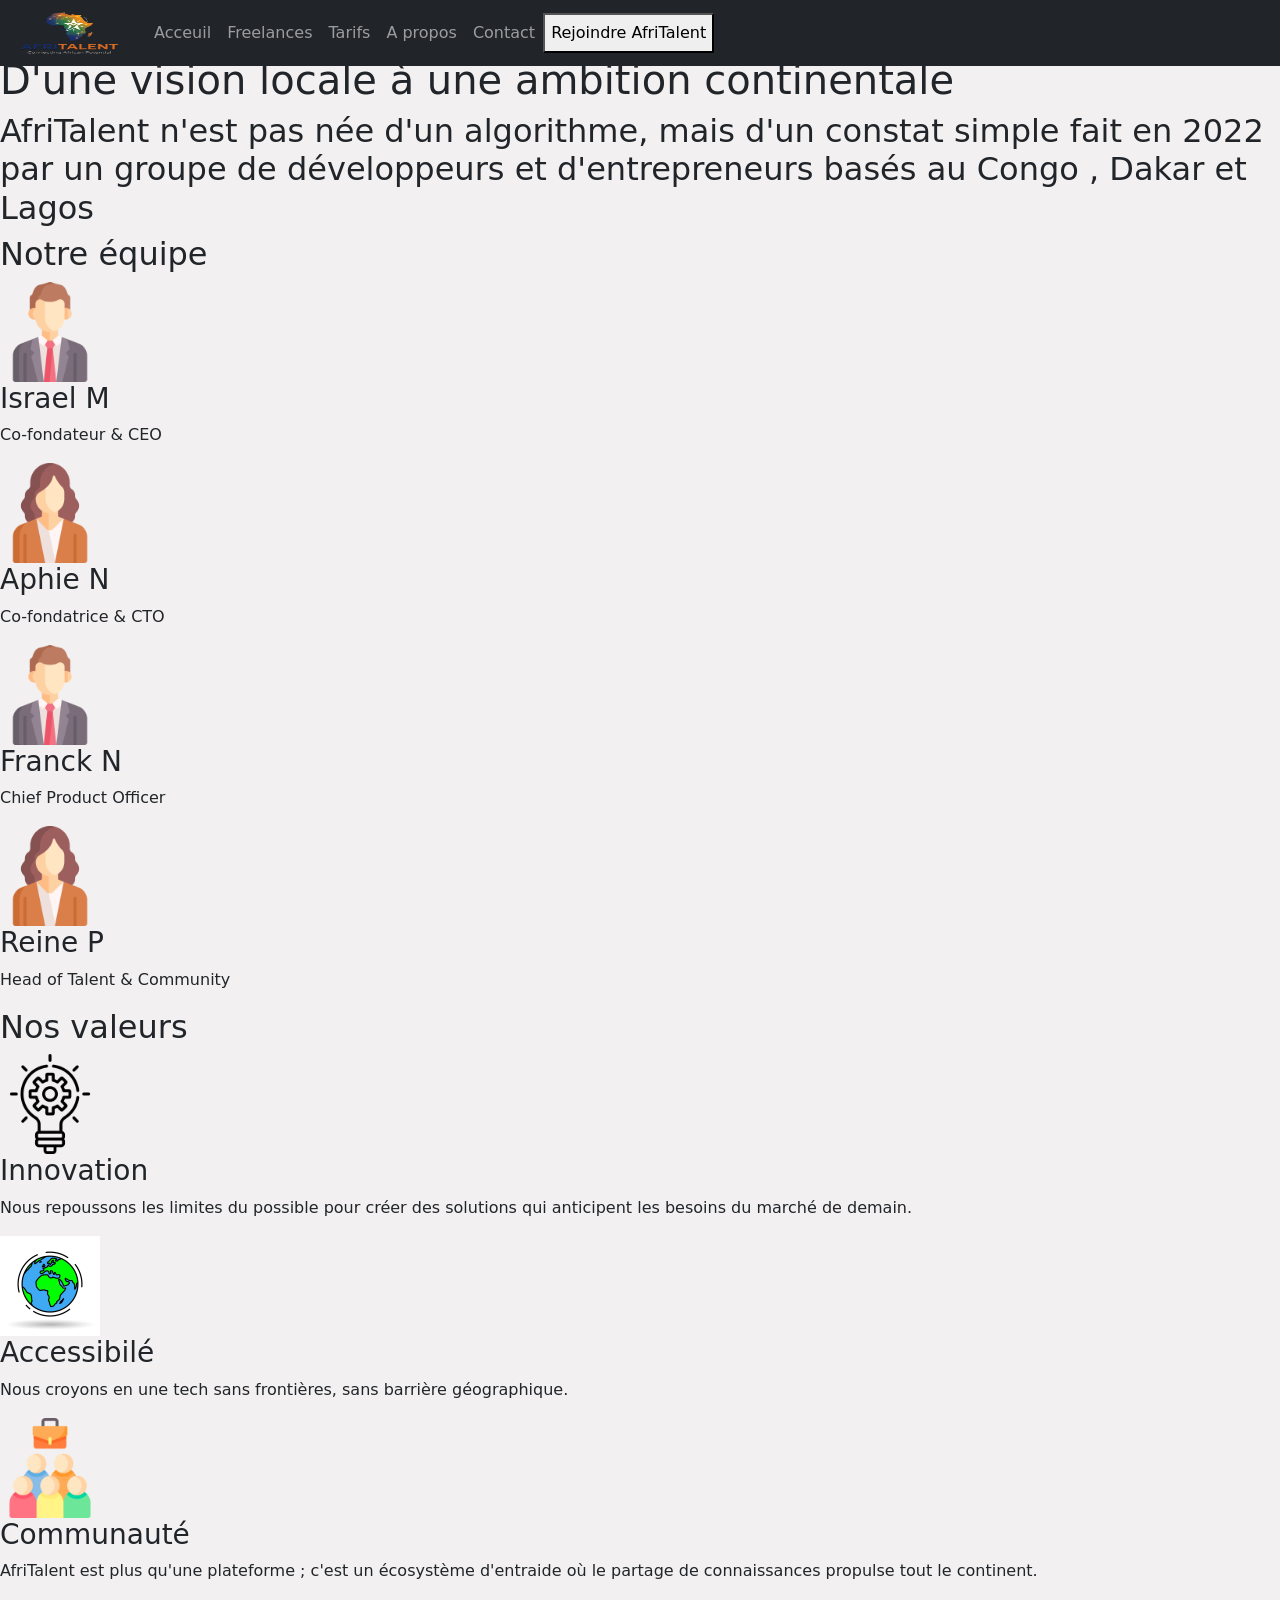
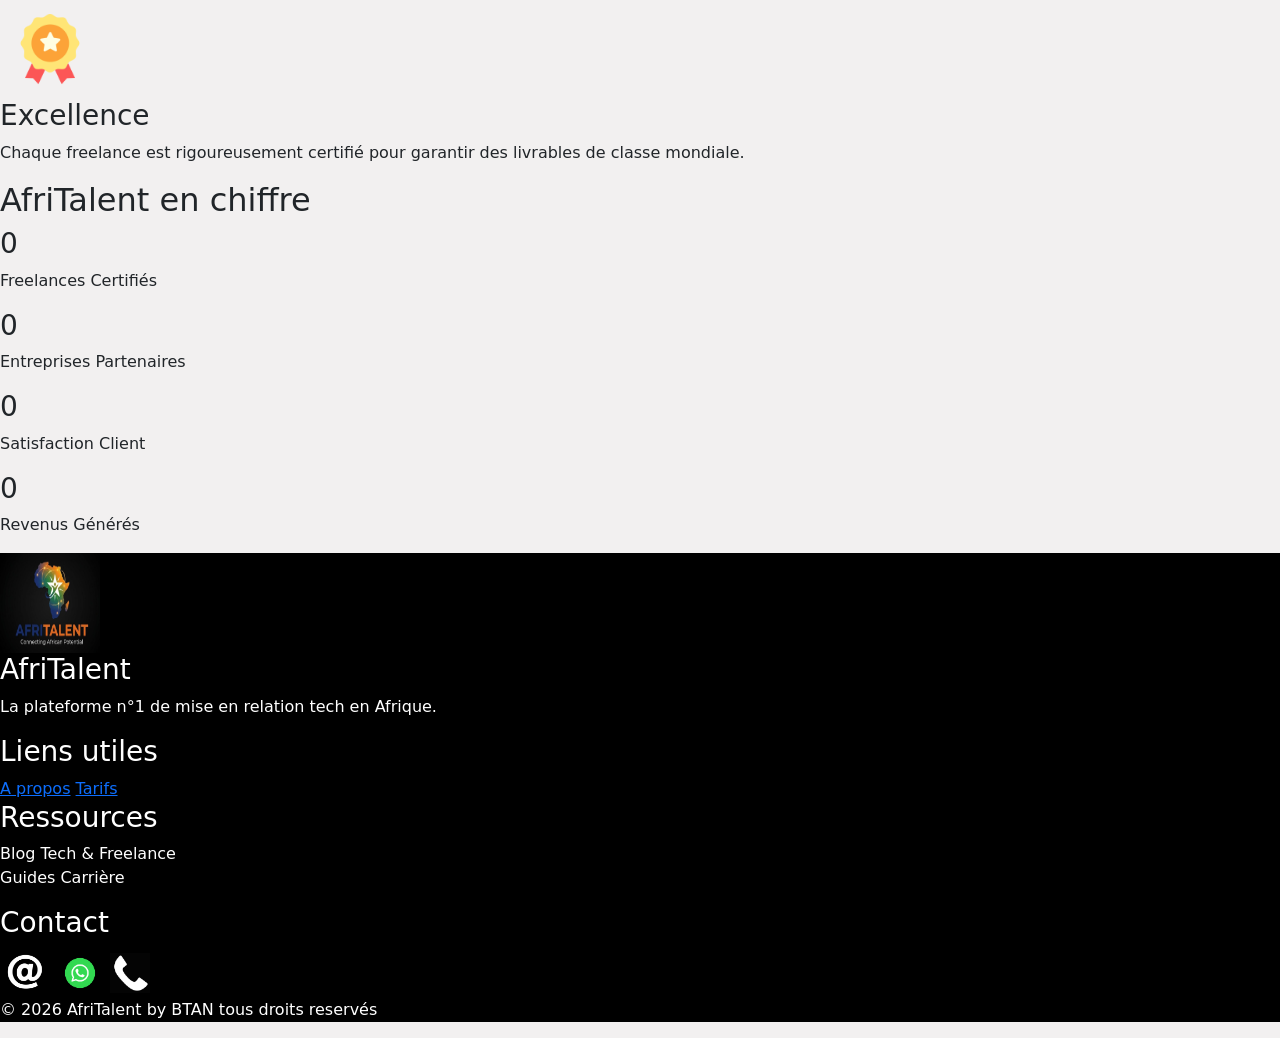
==== about.html @ bb4db83d "creation du depot, arborescence des fichiers et structure HTML de base et structure complète des 5 p" ====
<!DOCTYPE html>
<html lang="en">
<head>
    <meta charset="UTF-8">
    <meta name="viewport" content="width=device-width, initial-scale=1.0">
    <title>Document</title>
    <link href="https://cdn.jsdelivr.net/npm/bootstrap@5.3.8/dist/css/bootstrap.min.css" rel="stylesheet" integrity="sha384-sRIl4kxILFvY47J16cr9ZwB07vP4J8+LH7qKQnuqkuIAvNWLzeN8tE5YBujZqJLB" crossorigin="anonymous">
    <link rel="stylesheet" href="css/style.css">
</head>
<body>
    <header class="navbar navbar-expand-lg navbar-dark bg-dark fixed-top">
          <img src="images/logos.png" width="150" height="50">
            <nav class="container-fluid">
                <div class="collapse navbar-collapse " id="navbarnav">
                    <ul type="none" class="navbar-nav me-auto">
                        <li class="nav-item"><a class="nav-link" href="index.html">Acceuil</a></li>
                        <li class="nav-item"><a class="nav-link" href="freelances.html">Freelances</a></li>
                        <li class="nav-item"><a class="nav-link" href="tarifs.html">Tarifs</a></li>
                        <li class="nav-item"><a class="nav-link" href="about.html">A propos</a></li>
                        <li class="nav-item"><a class="nav-link" href="contact.html">Contact</a></li>
                        <button id="button">Rejoindre AfriTalent</button>
                    </ul>
                </div>
            </nav>
        </header>
    <h1>A propos</h1>
    <!-- section notre histoires -->
     <nav>
        <h1>D'une vision locale à une ambition continentale </h1>
        <h2>AfriTalent n'est pas née d'un algorithme, mais d'un constat simple fait en 2022 par un groupe de développeurs et d'entrepreneurs basés au Congo , Dakar et Lagos </h2>
     </nav>
     <!-- section Equipe -->
        <section>
            <h2>Notre équipe</h2>
            <div>
                <article>
                    <img src="images/h.png" width="100" height="100">
                    <h3>Israel M</h3>
                    <p>Co-fondateur & CEO </p>
                </article>
                <article>
                    <img src="images/f.png" width="100" height="100">
                    <h3>Aphie N</h3>
                    <p>Co-fondatrice & CTO </p>
                </article>
                <article>
                    <img src="images/h.png" width="100" height="100">
                    <h3>Franck N</h3>
                    <p>Chief Product Officer </p>
                </article>
                <article>
                    <img src="images/f.png" width="100" height="100">
                    <h3>Reine P</h3>
                    <p>Head of Talent & Community </p>
                </article>
            </div>
        </section>
        <!-- section nos valeurs -->
         <section>
            <h2>Nos valeurs</h2>
            <div>
                <article>
                    <img src="images/v1.png" width="100" height="100">
                    <h3>Innovation</h3>
                    <p>Nous repoussons les limites du possible pour créer des solutions qui anticipent les besoins du marché de demain.</p>
                </article>
            </div>
            <div>
                <article>
                    <img src="images/v2.webp" width="100" height="100">
                    <h3>Accessibilé</h3>
                    <p>Nous croyons en une tech sans frontières, sans barrière géographique.</p>
                </article>
            </div>
            <div>
                <article>
                    <img src="images/v3.png"width="100" height="100">
                    <h3>Communauté</h3>
                    <p>AfriTalent est plus qu'une plateforme ; c'est un écosystème d'entraide où le partage de connaissances propulse tout le continent.</p>
                </article>
            </div>
            <div>
                <article>
                    <img src="images/v4.png" width="100" height="100">
                    <h3>Excellence</h3>
                    <p>Chaque freelance est rigoureusement certifié pour garantir des livrables de classe mondiale.</p>
                </article>
            </div>
         </section>
         <!-- section chiffre clé -->
          <section>
            <div>
                <h2>AfriTalent en chiffre</h2>
                <div>
                    <div>
                        <h3>0</h3>
                        <p>Freelances Certifiés</p>
                    </div>
                    <div>
                        <h3>0</h3>
                        <p>Entreprises Partenaires</p>
                    </div>
                    <div>
                        <h3>0</h3>
                        <p>Satisfaction Client</p>
                    </div>
                    <div>
                        <h3>0</h3>
                        <p>Revenus Générés</p>
                    </div>
                </div>
            </div>
          </section>

          <!-- pied de page -->
          <footer>
            <div>
                 <div>
                  <img src="images/logo.jpg" width="100" height="100">
                  <h3>AfriTalent </h3>
                  <p>La plateforme n°1 de mise en relation tech en Afrique. </p>
                </div>
                <div>
                   <h3>Liens utiles</h3>
                   <a href="about.html">A propos</a>
                   <a href="tarifs.html">Tarifs</a>
                </div>
                <div>
                    <h3>Ressources</h3>
                    <p> Blog Tech & Freelance <br> Guides Carrière</p>
                </div>
                <div>
                   <h3>Contact</h3>
                   <a href="mailto:aphienoakhbsemetati@gmail.com"><img src="images/mail.png" width="50" height="50"></a>
                   <a href="https://wa.me/+221781727714?text=Bonjour"><img src="images/whatsapp_logo.png" width="50" height="50"></a>
                   <a href="callto:+221781727714"><img src="images/tel.png" width="40" height="40"></a>
                </div>
            </div>
            <p>&copy; 2026 AfriTalent by BTAN tous droits reservés</p>
        </footer>
</body>
</html>
---- css/style.css ----
*{
    margin: 0;
}
body{
    background: #f2f0f0;
    line-height: 1.5;

}

.heros{
     background-image:linear-gradient(to bottom,rgb(0,0,0,0.5), rgb(0,0,0,0.5)), url(../Images/ar1.png);
     gap: 100px;
      padding: 100px;
       align-items: center;
       display: flex;
       color: beige;
}
.a{
    color: rgb(18, 12, 133);
}
.b{
    color: rgb(193, 127, 4);
}
.nav{
     margin-bottom: 80px;
}
.nav h1{
    font-size: 60px;
    text-align: center;
}
.nav h2{
  font-size: 40px;
  text-align: left;
}
.b2{
  display: inline-block;
  border: 1px, solid ;
  padding: 7.5px 15px;
  margin-top: 100px;
  color: rgb(243, 243, 245);
  border-radius:10px;
  background: transparent;
  font-weight: bold;
  text-transform: uppercase;
  box-shadow: 0 0 10px 5px rgb(244, 247, 248);  
  
}
.b2:hover{
     transform: rotate(10deg);
    box-shadow: inherit;
}
footer{
    background: black;
    color: white;
}
/* formulaire */

#form{
    display: flex;
    height: 50vh; 
    font-size: 20px;
     background-image:linear-gradient(to bottom,rgb(0,0,0,0.5), rgb(0,0,0,0.5)), url(../Images/ar2.png);
}
#form form{
    width: 30%;
    display: flex;
    flex-direction: column;
    justify-content: space-between;
    padding: 2em;  
    color: rgb(9, 9, 9);
}
#form form > div:not(#bt){
    display: flex;
    justify-content: space-between;
    align-items: center;
}
#form form > div input:not(#bt input){
    width: 15em;
    height: 2em;
    background:rgb(245, 243, 243);
    border-radius: 5px;
}
.section{
     width: 15em;
    height: 2em;
    background:rgb(245, 243, 243);
    border-radius: 5px;
}
#label{
    width: 15em;
    height: 2em; 
}
#bt{
    display: flex;
    justify-content: center; 
    margin:20px ;
} */
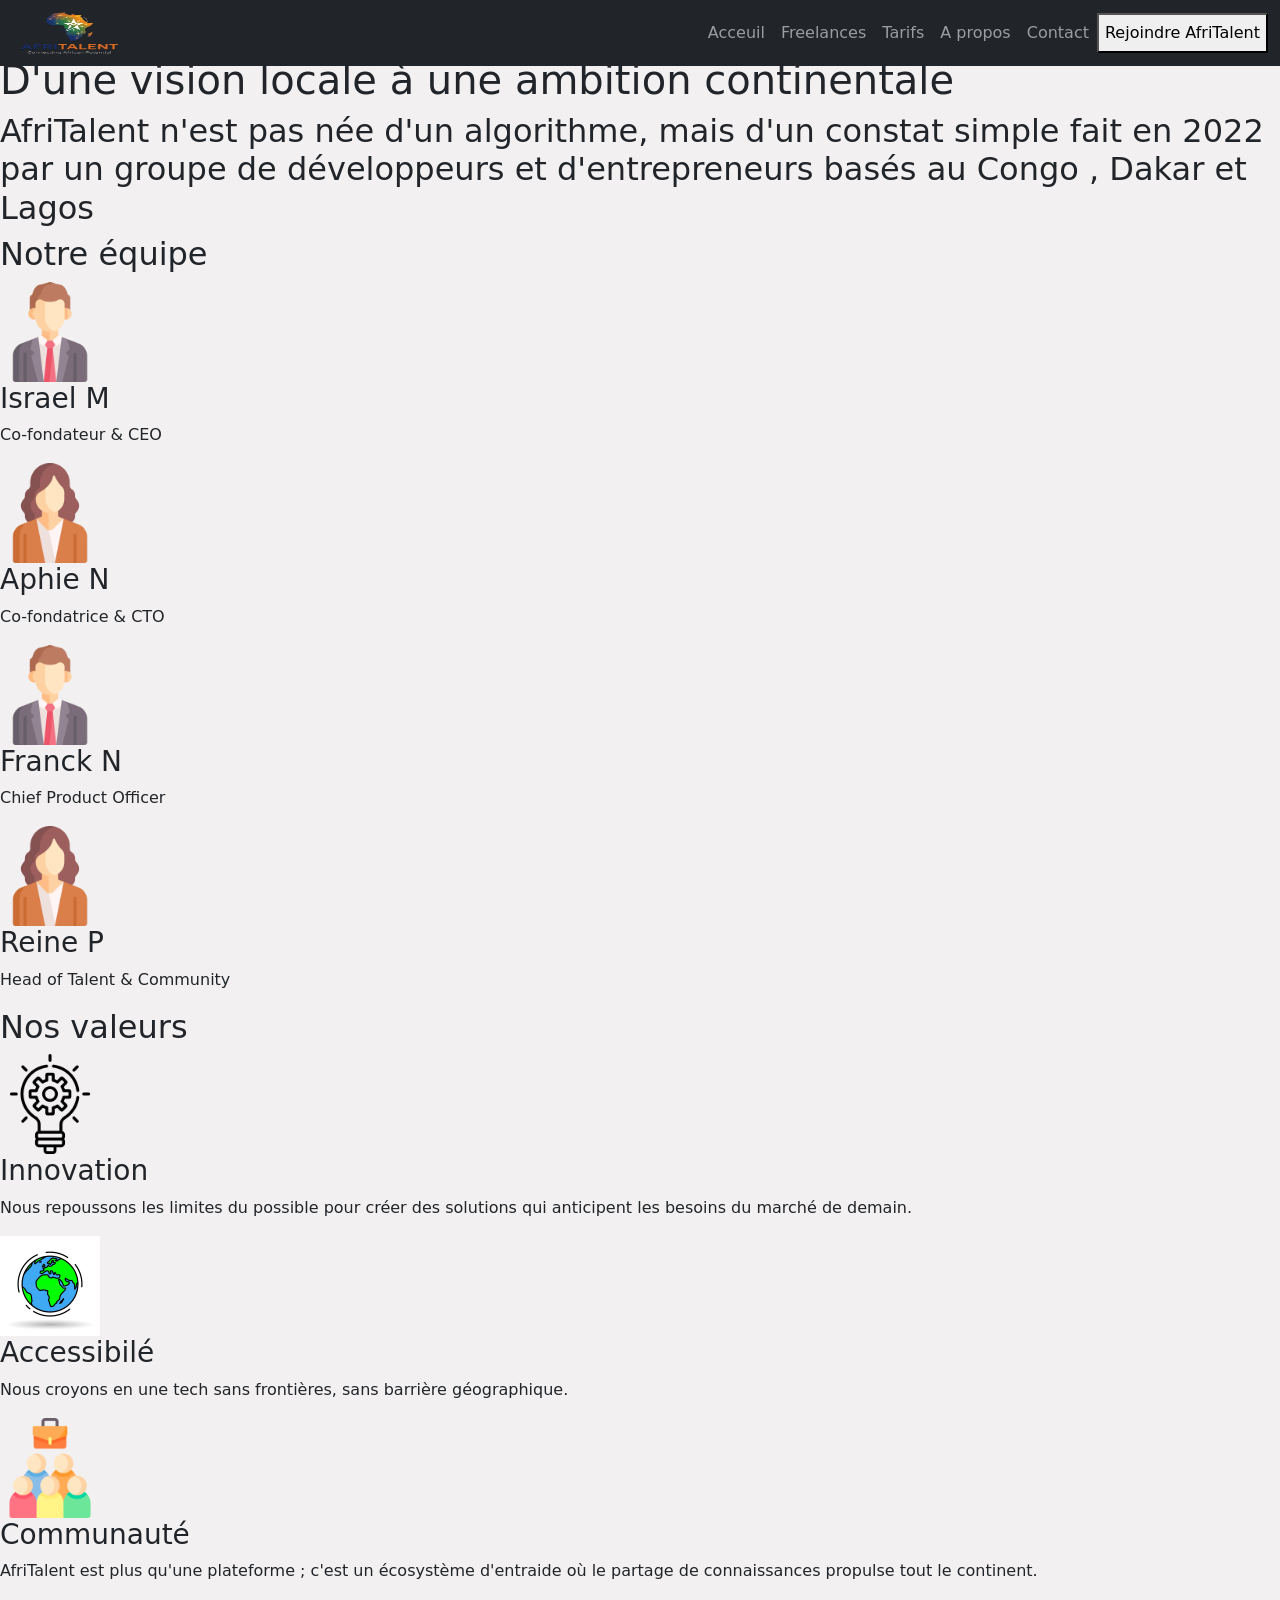
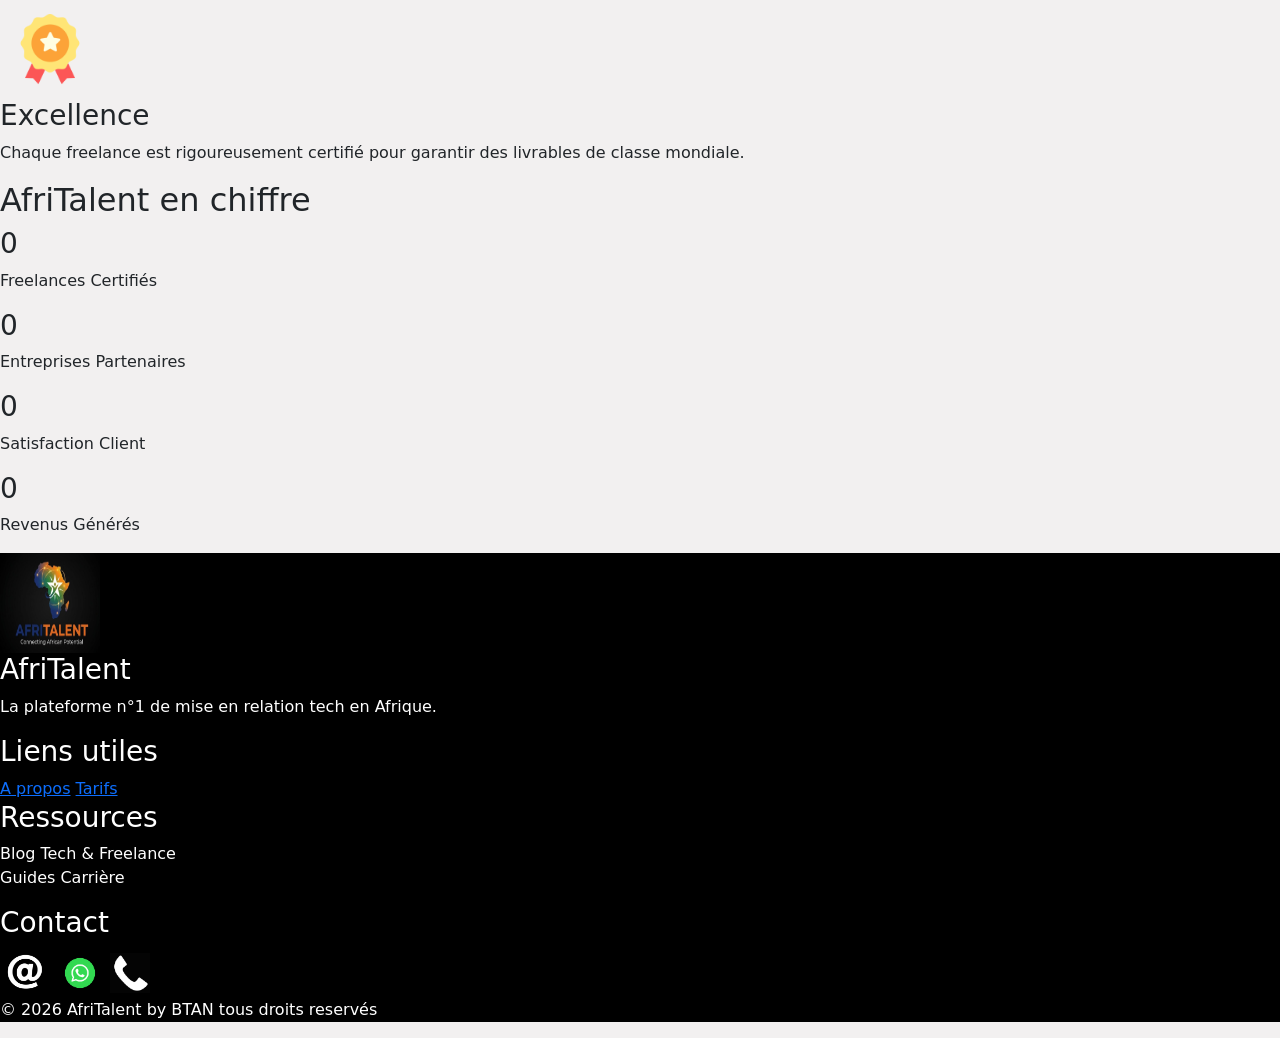
==== commit 91b02936: "HTML structure complète des 5 pages avec sections et contenu texte" ====
--- a/about.html
+++ b/about.html
@@ -12,7 +12,7 @@
           <img src="images/logos.png" width="150" height="50">
             <nav class="container-fluid">
                 <div class="collapse navbar-collapse " id="navbarnav">
-                    <ul type="none" class="navbar-nav me-auto">
+                    <ul type="none" class="navbar-nav ms-auto">
                         <li class="nav-item"><a class="nav-link" href="index.html">Acceuil</a></li>
                         <li class="nav-item"><a class="nav-link" href="freelances.html">Freelances</a></li>
                         <li class="nav-item"><a class="nav-link" href="tarifs.html">Tarifs</a></li>
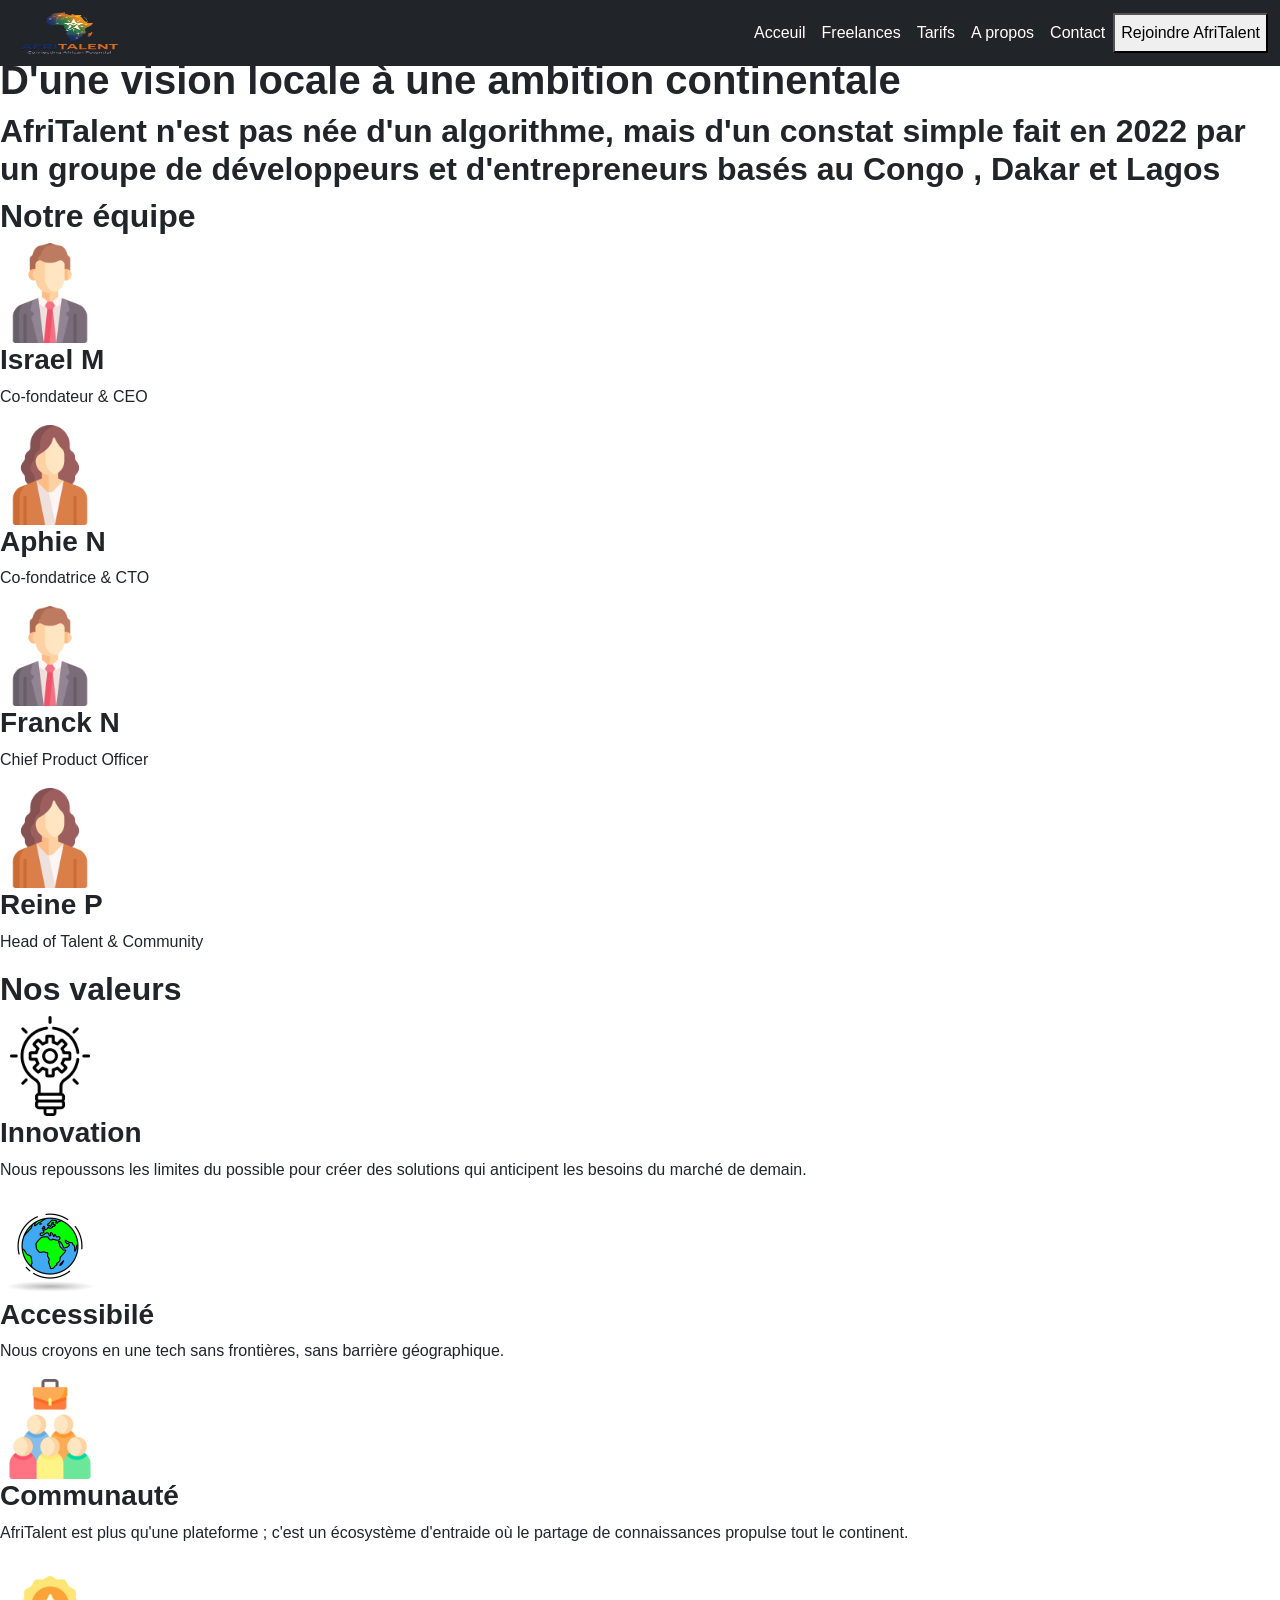
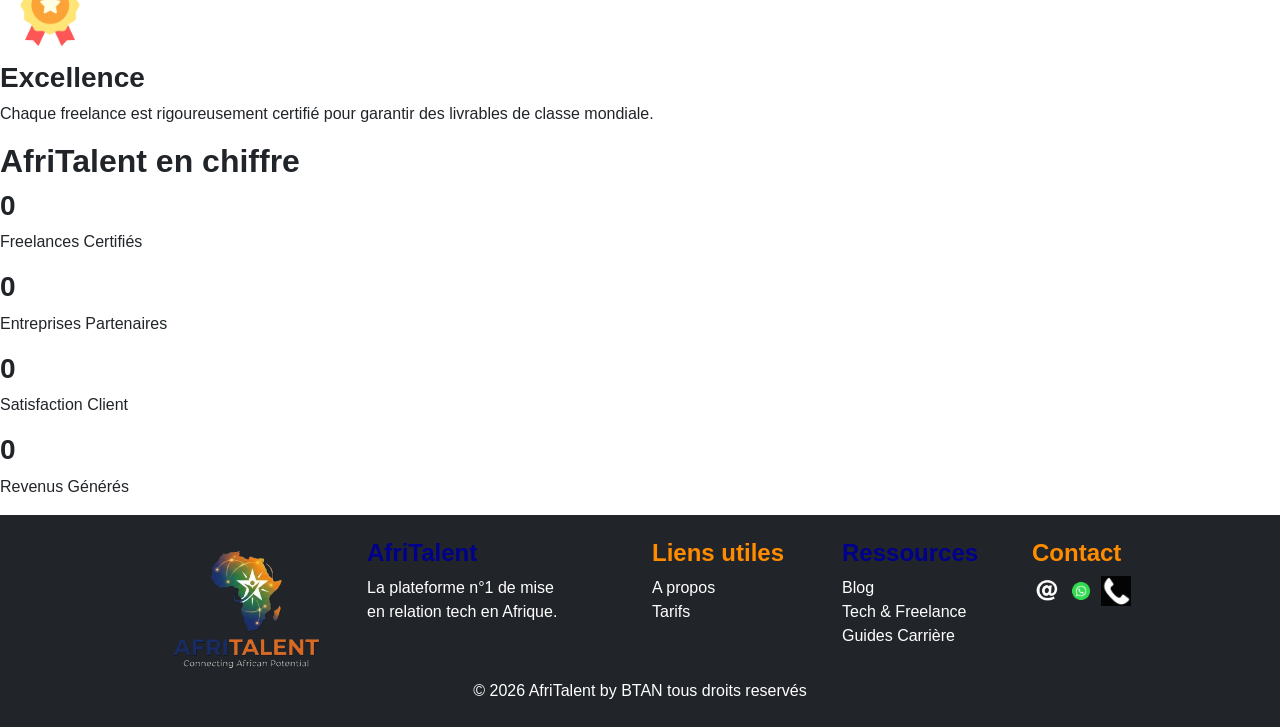
==== commit 0f7f16d3: "CSS variables, typographie, layout général et styles de base" ====
--- a/about.html
+++ b/about.html
@@ -8,17 +8,17 @@
     <link rel="stylesheet" href="css/style.css">
 </head>
 <body>
-    <header class="navbar navbar-expand-lg navbar-dark bg-dark fixed-top">
+     <header class="navbar navbar-expand-lg navbar-dark bg-dark fixed-top">
           <img src="images/logos.png" width="150" height="50">
             <nav class="container-fluid">
                 <div class="collapse navbar-collapse " id="navbarnav">
                     <ul type="none" class="navbar-nav ms-auto">
-                        <li class="nav-item"><a class="nav-link" href="index.html">Acceuil</a></li>
-                        <li class="nav-item"><a class="nav-link" href="freelances.html">Freelances</a></li>
-                        <li class="nav-item"><a class="nav-link" href="tarifs.html">Tarifs</a></li>
-                        <li class="nav-item"><a class="nav-link" href="about.html">A propos</a></li>
-                        <li class="nav-item"><a class="nav-link" href="contact.html">Contact</a></li>
-                        <button id="button">Rejoindre AfriTalent</button>
+                        <li class="nav-item"><a class="nav-link active" aria-current="page" href="index.html">Acceuil</a></li>
+                        <li class="nav-item"><a class="nav-link active" aria-current="page" href="freelances.html">Freelances</a></li>
+                        <li class="nav-item"><a class="nav-link active" aria-current="page" href="tarifs.html">Tarifs</a></li>
+                        <li class="nav-item"><a class="nav-link active" aria-current="page" href="about.html">A propos</a></li>
+                        <li class="nav-item"><a class="nav-link active" aria-current="page" href="contact.html">Contact</a></li>
+                        <button id="btn btn-custom">Rejoindre AfriTalent</button>
                     </ul>
                 </div>
             </nav>
@@ -113,30 +113,36 @@
           </section>
 
           <!-- pied de page -->
-          <footer>
-            <div>
-                 <div>
-                  <img src="images/logo.jpg" width="100" height="100">
-                  <h3>AfriTalent </h3>
-                  <p>La plateforme n°1 de mise en relation tech en Afrique. </p>
-                </div>
-                <div>
-                   <h3>Liens utiles</h3>
-                   <a href="about.html">A propos</a>
-                   <a href="tarifs.html">Tarifs</a>
-                </div>
-                <div>
-                    <h3>Ressources</h3>
-                    <p> Blog Tech & Freelance <br> Guides Carrière</p>
-                </div>
-                <div>
-                   <h3>Contact</h3>
-                   <a href="mailto:aphienoakhbsemetati@gmail.com"><img src="images/mail.png" width="50" height="50"></a>
-                   <a href="https://wa.me/+221781727714?text=Bonjour"><img src="images/whatsapp_logo.png" width="50" height="50"></a>
-                   <a href="callto:+221781727714"><img src="images/tel.png" width="40" height="40"></a>
+         <footer  class="bg-dark text-white py-4" >
+            <div class="container">
+                <div class="row">
+                    <div class="col-md-3 text-end">
+                       <img src="images/logos.png" alt="Logo AfriTalent" style="max-height: 140px;" class="img-fluid"  > 
+                    </div>
+                    <div class="col-md-3">
+                      <h4 style="color: #00008B;" class="fw-bold">AfriTalent </h4>
+                      <p>La plateforme n°1 de mise <br> en relation tech en Afrique. </p>
+                    </div>
+                   <div class="col-md-2">
+                       <h4 style="color: #FF8C00;" class="fw-bold">Liens utiles</h4>
+                        <ul class="list-unstyled">
+                            <li><a href="about.html" class="text-decoration-none text-white">A propos</a></li>
+                            <li><a href="tarifs.html" class="text-decoration-none text-white">Tarifs</a></li>
+                        </ul>    
+                   </div>
+                   <div class="col-md-2">
+                        <h4 style="color: #00008B;" class="fw-bold">Ressources</h4>
+                        <p> Blog <br>Tech & Freelance <br> Guides Carrière</p>
+                   </div>
+                   <div class="col-md-2">
+                    <h4 style="color: #FF8C00;" class="fw-bold">Contact</h4>
+                        <a href="mailto:aphienoakhbsemetati@gmail.com"><img src="images/mail.png" width="30" height="30"></a>
+                        <a href="https://wa.me/+221781727714?text=Bonjour"><img src="images/whatsapp_logo.png" width="30" height="30"></a>
+                        <a href="callto:+221781727714"><img src="images/tel.png" width="30" height="30"></a>
+                   </div>
                 </div>
             </div>
-            <p>&copy; 2026 AfriTalent by BTAN tous droits reservés</p>
+            <p class="text-center mb-0">&copy; 2026 AfriTalent by BTAN tous droits reservés</p>
         </footer>
 </body>
 </html>
--- a/css/style.css
+++ b/css/style.css
@@ -1,25 +1,62 @@
 *{
     margin: 0;
 }
-body{
-    background: #f2f0f0;
-    line-height: 1.5;
-
+@import url('https://fonts.googleapis.com/css2?family=Poppins:wght@400;700&display=swap');
+:root{
+     --border-radius: 10px;
+     --transition: all 0.3s ease;
+     --primary-color:rgb(255, 255, 255);
+     --secondary-color:rgb(4, 4, 4);
+     --accent-color: #ff6b00;
+     --font-size: 16px;
+}
+/* Pour les liens de la navbar */
+.nav-link:active {
+    color: var(--accent-color) !important; 
+}
+/* Pour un effet de fondu fluide */
+.nav-link:hover {
+    color: var(--accent-color)!important;
+    transition: 0.3s; 
+}
+/* Pour le bouton "Rejoindre AfriTalent" */
+.btn:active {
+    background-color: #00008B !important; 
+    border-color: #00008B !important;
+}
+.btn-custom-join {
+    border: 2px solid #fff;
+    color: #fff;
+    background: transparent;
 }
 
+.btn-custom-join:hover, .btn-custom-join:active {
+    background-color: var(--accent-color); /* Orange au survol/clic */
+    border-color: var(--accent-color);
+    color: var(--primary-color);
+}
+body{
+    background: var(--primary-color);
+    line-height: 1.5;
+    font-family: 'Montserrat', sans-serif;
+}
+h1, h2, h3, h4 {
+    font-family: 'Poppins', sans-serif;
+    font-weight: 600;
+}
 .heros{
      background-image:linear-gradient(to bottom,rgb(0,0,0,0.5), rgb(0,0,0,0.5)), url(../Images/ar1.png);
      gap: 100px;
       padding: 100px;
        align-items: center;
        display: flex;
-       color: beige;
+       color: var(--primary-color);
 }
 .a{
     color: rgb(18, 12, 133);
 }
 .b{
-    color: rgb(193, 127, 4);
+   color: var(--accent-color) !important;
 }
 .nav{
      margin-bottom: 80px;
@@ -38,60 +75,18 @@
   padding: 7.5px 15px;
   margin-top: 100px;
   color: rgb(243, 243, 245);
-  border-radius:10px;
+  border-radius : var(--border-radius);
   background: transparent;
   font-weight: bold;
   text-transform: uppercase;
   box-shadow: 0 0 10px 5px rgb(244, 247, 248);  
   
 }
+
 .b2:hover{
      transform: rotate(10deg);
     box-shadow: inherit;
 }
-footer{
-    background: black;
-    color: white;
-}
-/* formulaire */
 
-#form{
-    display: flex;
-    height: 50vh; 
-    font-size: 20px;
-     background-image:linear-gradient(to bottom,rgb(0,0,0,0.5), rgb(0,0,0,0.5)), url(../Images/ar2.png);
-}
-#form form{
-    width: 30%;
-    display: flex;
-    flex-direction: column;
-    justify-content: space-between;
-    padding: 2em;  
-    color: rgb(9, 9, 9);
-}
-#form form > div:not(#bt){
-    display: flex;
-    justify-content: space-between;
-    align-items: center;
-}
-#form form > div input:not(#bt input){
-    width: 15em;
-    height: 2em;
-    background:rgb(245, 243, 243);
-    border-radius: 5px;
-}
-.section{
-     width: 15em;
-    height: 2em;
-    background:rgb(245, 243, 243);
-    border-radius: 5px;
-}
-#label{
-    width: 15em;
-    height: 2em; 
-}
-#bt{
-    display: flex;
-    justify-content: center; 
-    margin:20px ;
-} */+
+
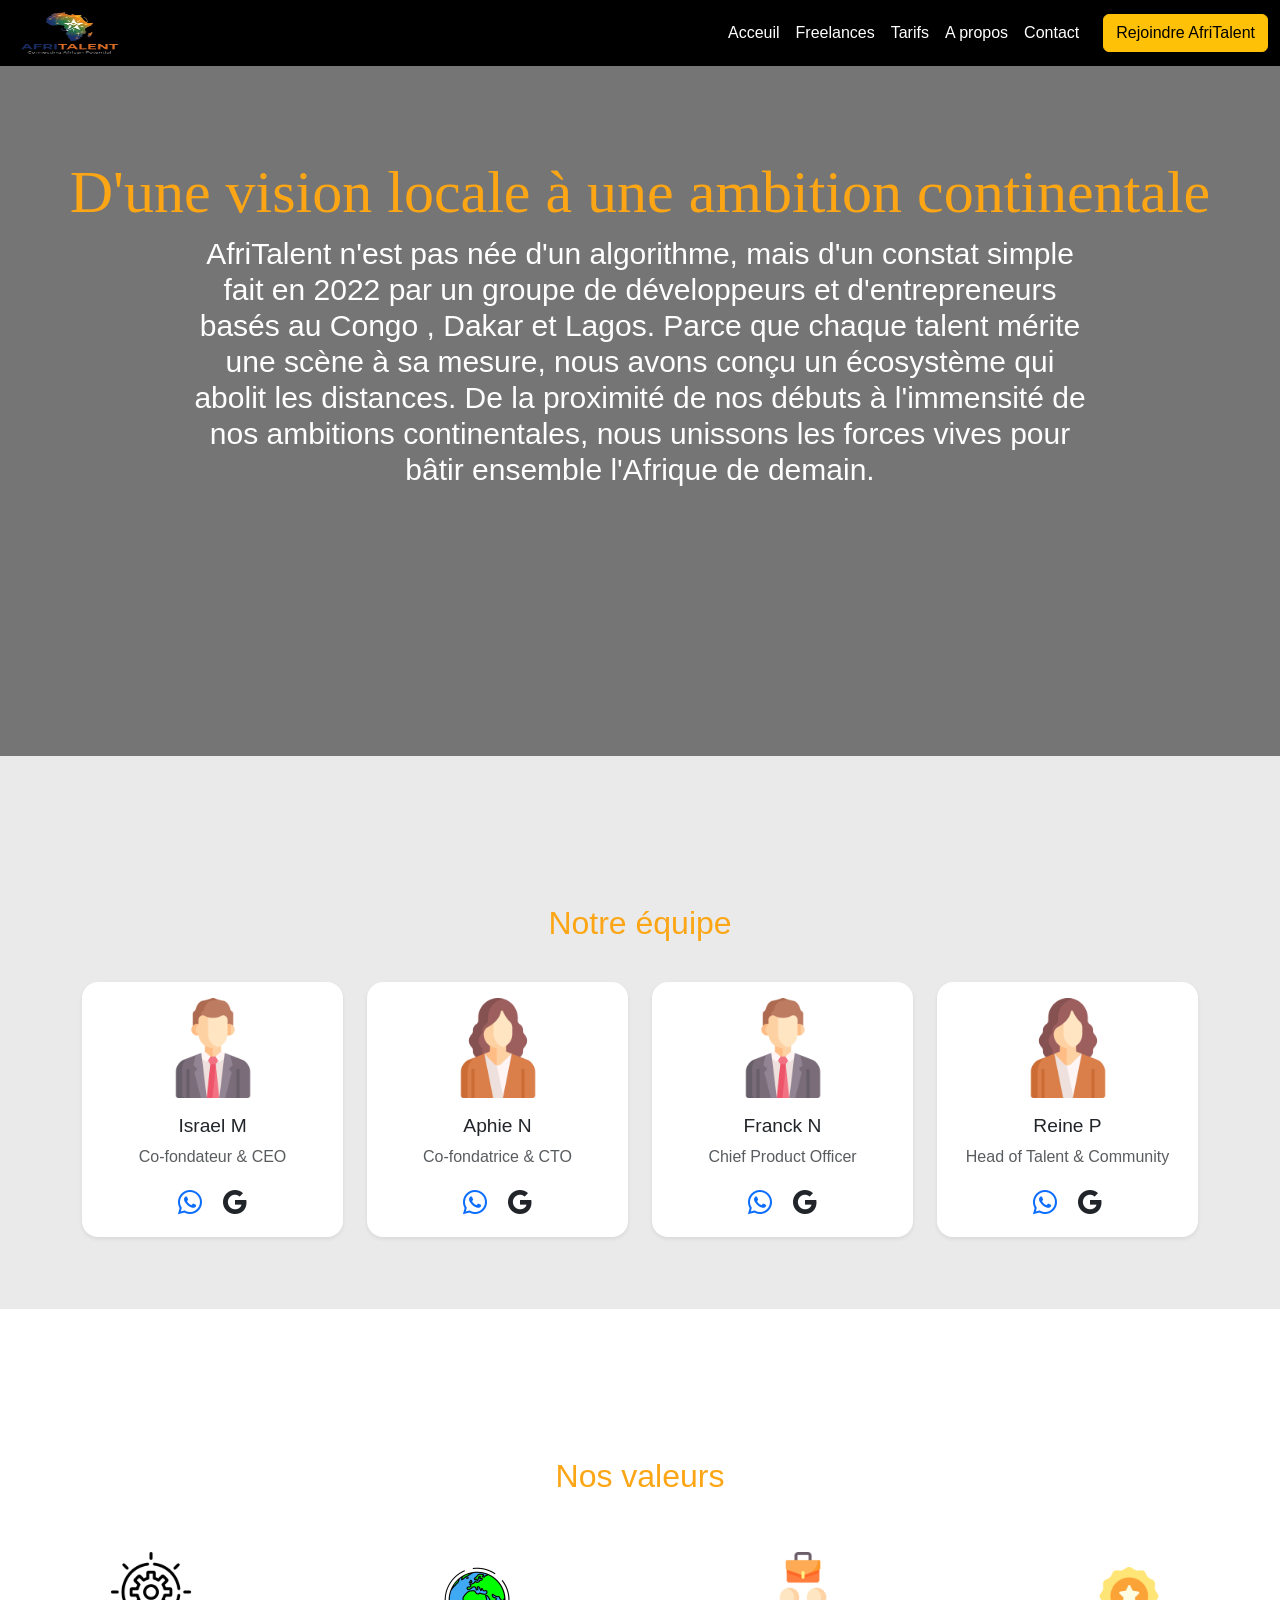
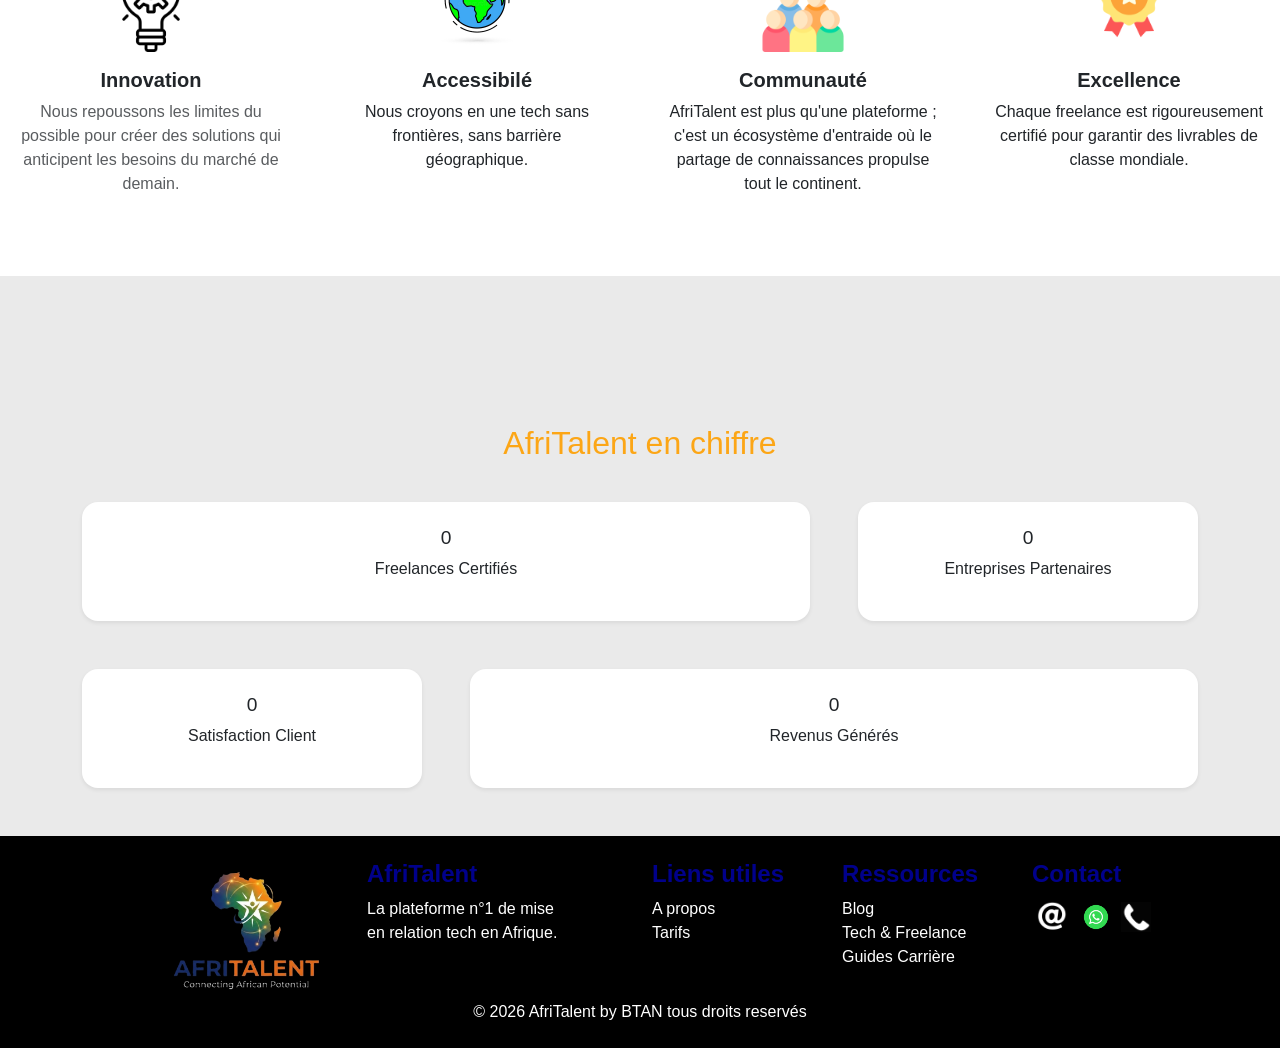
==== commit 8561946a: "CSS : Bento Grid, sections hero et catégories, effets hover" ====
--- a/about.html
+++ b/about.html
@@ -5,10 +5,11 @@
     <meta name="viewport" content="width=device-width, initial-scale=1.0">
     <title>Document</title>
     <link href="https://cdn.jsdelivr.net/npm/bootstrap@5.3.8/dist/css/bootstrap.min.css" rel="stylesheet" integrity="sha384-sRIl4kxILFvY47J16cr9ZwB07vP4J8+LH7qKQnuqkuIAvNWLzeN8tE5YBujZqJLB" crossorigin="anonymous">
+     <link rel="stylesheet" href="https://cdn.jsdelivr.net/npm/bootstrap-icons@1.11.3/font/bootstrap-icons.min.css">
     <link rel="stylesheet" href="css/style.css">
 </head>
 <body>
-     <header class="navbar navbar-expand-lg navbar-dark bg-dark fixed-top">
+     <header class="navbar navbar-expand-lg navbar-dark bg-black fixed-top">
           <img src="images/logos.png" width="150" height="50">
             <nav class="container-fluid">
                 <div class="collapse navbar-collapse " id="navbarnav">
@@ -18,102 +19,157 @@
                         <li class="nav-item"><a class="nav-link active" aria-current="page" href="tarifs.html">Tarifs</a></li>
                         <li class="nav-item"><a class="nav-link active" aria-current="page" href="about.html">A propos</a></li>
                         <li class="nav-item"><a class="nav-link active" aria-current="page" href="contact.html">Contact</a></li>
-                        <button id="btn btn-custom">Rejoindre AfriTalent</button>
+                        <div class="d-flex align-items-center ms-3 gap-2">
+                            <a href="contact.html" class="btn btn-warning">Rejoindre AfriTalent</a>
+                        </div>
+                    </ul>
                     </ul>
                 </div>
             </nav>
         </header>
     <h1>A propos</h1>
     <!-- section notre histoires -->
-     <nav>
-        <h1>D'une vision locale à une ambition continentale </h1>
-        <h2>AfriTalent n'est pas née d'un algorithme, mais d'un constat simple fait en 2022 par un groupe de développeurs et d'entrepreneurs basés au Congo , Dakar et Lagos </h2>
+     <nav id="nav">
+        <h1 class="nav-h" >D'une vision locale à une ambition continentale </h1>
+        <h3 class="nav-h  text-white mx-auto" style="max-width: 900px;">AfriTalent n'est pas née d'un algorithme, mais d'un constat simple fait en 2022 par un groupe de
+             développeurs et d'entrepreneurs basés au Congo , Dakar et Lagos. Parce que chaque talent mérite une 
+             scène à sa mesure, nous avons conçu un écosystème qui abolit les distances. De la proximité de nos débuts 
+             à l'immensité de nos ambitions continentales, nous unissons les forces vives pour bâtir ensemble l'Afrique de demain.
+         </h3>
      </nav>
+
      <!-- section Equipe -->
-        <section>
-            <h2>Notre équipe</h2>
+        <section class="container py-5 text-center">
+            <h2 class="h2">Notre équipe</h2>
+            <div class="row justify-content-center">
+
+                <div class="col-lg-3 col-md-6 mb-4">
+                    <article class="card h-100 border-0 shadow-sm p-3">
+                        <img src="images/h.png" class="mx-auto d-block img-fluid mb-3" width="100" height="100">
+                        <h5>Israel M</h5>
+                        <p class="text-muted">Co-fondateur & CEO </p>
+                        <div  class="social-links">
+                           <a href="https://wa.me/221710080086" class="text-decoration-none mx-2"><i class="bi bi-whatsapp fs-4 text-primary" ></i></a>
+                           <a href="mailto:israelmuteba007@outlook.fr" class="text-decoration-none mx-2"><i class="bi bi-google fs-4 text-dark"></i></a>
+                        </div>
+                   </article>
+                </div>
+
+                <div class="col-lg-3 col-md-6 mb-4">
+                    <article class="card h-100 border-0 shadow-sm p-3">
+                        <img src="images/f.png" class="mx-auto d-block img-fluid mb-3" width="100" height="100">
+                        <h5>Aphie N</h5>
+                        <p class="text-muted">Co-fondatrice & CTO </p>
+                        <div  class="social-links">
+                           <a href="https://wa.me/221781727714" class="text-decoration-none mx-2"><i class="bi bi-whatsapp fs-4 text-primary" ></i></a>
+                           <a href="mailto:aphienoakhbsemetati@gmail.com" class="text-decoration-none mx-2"><i class="bi bi-google fs-4 text-dark"></i></a>
+                        </div>
+                   </article>
+                </div>
+
+                <div class="col-lg-3 col-md-6 mb-4">   
+                    <article class="card h-100 border-0 shadow-sm p-3">
+                        <img src="images/h.png" class="mx-auto d-block img-fluid mb-3" width="100" height="100">
+                        <h5>Franck N</h5>
+                        <p class="text-muted">Chief Product Officer </p>
+                        <div  class="social-links">
+                           <a href="https://wa.me/242069455115" class="text-decoration-none mx-2"><i class="bi bi-whatsapp fs-4 text-primary" ></i></a>
+                           <a href="mailto:ndounalandry99@gmail.com" class="text-decoration-none mx-2"><i class="bi bi-google fs-4 text-dark"></i></a>
+                        </div>
+                    </article>
+                </div>
+
+                <div class="col-lg-3 col-md-6 mb-4">
+                    <article class="card h-100 border-0 shadow-sm p-3">
+                        <img src="images/f.png" class="mx-auto d-block img-fluid mb-3" width="100" height="100">
+                        <h5>Reine P</h5>
+                        <p class="text-muted">Head of Talent & Community </p>
+                        <div  class="social-links">
+                           <a href="https://wa.me/221786753694" class="text-decoration-none mx-2"><i class="bi bi-whatsapp fs-4 text-primary" ></i></a>
+                           <a href="mailto:priscillereine1@gmail.com" class="text-decoration-none mx-2"><i class="bi bi-google fs-4 text-dark"></i></a>
+                        </div>
+                   </article>
+                </div>
+            </div>
+        </section>
+
+        <!-- section nos valeurs -->
+         <section class="bg-white py-5 text-center ">
+            <h2 class="h2">Nos valeurs</h2>
+            <div class="row g-4">
+
+                <div class="col-lg-3 col-md-6">
+                    <article class="p-3">
+                        <img src="images/v1.png" class="mb-3 img-fluid" width="100" height="100">
+                        <h5 class="fw-bold">Innovation</h5>
+                        <p class="text-muted">Nous repoussons les limites du possible pour créer des solutions qui anticipent les besoins du marché de demain.</p>
+                    </article>
+                </div>
+
+                <div class="col-lg-3 col-md-6">
+                    <article class="p-3">
+                        <img src="images/v2.png" class="mb-3 img-fluid" width="100" height="100">
+                        <h5 class="fw-bold">Accessibilé</h5>
+                        <p>Nous croyons en une tech sans frontières, sans barrière géographique.</p>
+                    </article>
+                </div>
+
+                <div class="col-lg-3 col-md-6">
+                    <article class="p-3">
+                        <img src="images/v3.png" class="mb-3 img-fluid" width="100" height="100">
+                        <h5 class="fw-bold">Communauté</h5>
+                        <p>AfriTalent est plus qu'une plateforme ; c'est un écosystème d'entraide où le partage de connaissances propulse tout le continent.</p>
+                    </article>
+                </div>
+
+                <div class="col-lg-3 col-md-6">
+                    <article class="p-3">
+                        <img src="images/v4.png" class="mb-3 img-fluid" width="100" height="100">
+                        <h5 class="fw-bold">Excellence</h5>
+                        <p>Chaque freelance est rigoureusement certifié pour garantir des livrables de classe mondiale.</p>
+                    </article>
+                </div>
+            </div>
+         </section>
+
+         <!-- section chiffre clé -->
+          <section class="container py-5">
             <div>
-                <article>
-                    <img src="images/h.png" width="100" height="100">
-                    <h3>Israel M</h3>
-                    <p>Co-fondateur & CEO </p>
-                </article>
-                <article>
-                    <img src="images/f.png" width="100" height="100">
-                    <h3>Aphie N</h3>
-                    <p>Co-fondatrice & CTO </p>
-                </article>
-                <article>
-                    <img src="images/h.png" width="100" height="100">
-                    <h3>Franck N</h3>
-                    <p>Chief Product Officer </p>
-                </article>
-                <article>
-                    <img src="images/f.png" width="100" height="100">
-                    <h3>Reine P</h3>
-                    <p>Head of Talent & Community </p>
-                </article>
-            </div>
-        </section>
-        <!-- section nos valeurs -->
-         <section>
-            <h2>Nos valeurs</h2>
-            <div>
-                <article>
-                    <img src="images/v1.png" width="100" height="100">
-                    <h3>Innovation</h3>
-                    <p>Nous repoussons les limites du possible pour créer des solutions qui anticipent les besoins du marché de demain.</p>
-                </article>
-            </div>
-            <div>
-                <article>
-                    <img src="images/v2.webp" width="100" height="100">
-                    <h3>Accessibilé</h3>
-                    <p>Nous croyons en une tech sans frontières, sans barrière géographique.</p>
-                </article>
-            </div>
-            <div>
-                <article>
-                    <img src="images/v3.png"width="100" height="100">
-                    <h3>Communauté</h3>
-                    <p>AfriTalent est plus qu'une plateforme ; c'est un écosystème d'entraide où le partage de connaissances propulse tout le continent.</p>
-                </article>
-            </div>
-            <div>
-                <article>
-                    <img src="images/v4.png" width="100" height="100">
-                    <h3>Excellence</h3>
-                    <p>Chaque freelance est rigoureusement certifié pour garantir des livrables de classe mondiale.</p>
-                </article>
-            </div>
-         </section>
-         <!-- section chiffre clé -->
-          <section>
-            <div>
-                <h2>AfriTalent en chiffre</h2>
-                <div>
-                    <div>
-                        <h3>0</h3>
-                        <p>Freelances Certifiés</p>
-                    </div>
-                    <div>
-                        <h3>0</h3>
-                        <p>Entreprises Partenaires</p>
-                    </div>
-                    <div>
-                        <h3>0</h3>
-                        <p>Satisfaction Client</p>
-                    </div>
-                    <div>
-                        <h3>0</h3>
-                        <p>Revenus Générés</p>
+                <h2 class="h2">AfriTalent en chiffre</h2>
+                <div class="row g-5">
+                    <div class="col-md-8">
+                        <div class="card h-100 border-0 shadow-sm bg-white  p-4">
+                            <h5>0</h5>
+                            <p>Freelances Certifiés</p>
+                        </div>
+                    </div>
+
+                    <div class="col-md-4">
+                        <div class="card h-100 border-0 shadow-sm p-4 text-center bg-white ">
+                           <h5>0</h5>
+                           <p>Entreprises Partenaires</p>
+                        </div>
+                    </div>
+
+                    <div class="col-md-4">
+                        <div class="card h-100 border-0 shadow-sm p-4 text-center">
+                           <h5>0</h5>
+                           <p>Satisfaction Client</p>
+                        </div>
+                    </div>
+
+                    <div class="col-md-8">
+                        <div class="card h-100 border-0 shadow-sm bg-white p-4">
+                           <h5>0</h5>
+                           <p>Revenus Générés</p>
+                        </div>
                     </div>
                 </div>
             </div>
           </section>
 
           <!-- pied de page -->
-         <footer  class="bg-dark text-white py-4" >
+         <footer  class="bg-black text-white py-4" >
             <div class="container">
                 <div class="row">
                     <div class="col-md-3 text-end">
@@ -124,7 +180,7 @@
                       <p>La plateforme n°1 de mise <br> en relation tech en Afrique. </p>
                     </div>
                    <div class="col-md-2">
-                       <h4 style="color: #FF8C00;" class="fw-bold">Liens utiles</h4>
+                       <h4 style="color: #00008B;" class="fw-bold">Liens utiles</h4>
                         <ul class="list-unstyled">
                             <li><a href="about.html" class="text-decoration-none text-white">A propos</a></li>
                             <li><a href="tarifs.html" class="text-decoration-none text-white">Tarifs</a></li>
@@ -135,14 +191,16 @@
                         <p> Blog <br>Tech & Freelance <br> Guides Carrière</p>
                    </div>
                    <div class="col-md-2">
-                    <h4 style="color: #FF8C00;" class="fw-bold">Contact</h4>
-                        <a href="mailto:aphienoakhbsemetati@gmail.com"><img src="images/mail.png" width="30" height="30"></a>
-                        <a href="https://wa.me/+221781727714?text=Bonjour"><img src="images/whatsapp_logo.png" width="30" height="30"></a>
+                    <h4 style="color: #00008B;" class="fw-bold">Contact</h4>
+                        <a href="mailto:aphienoakhbsemetati@gmail.com"><img src="images/mail.png" width="40" height="40"></a>
+                        <a href="https://wa.me/+221781727714?text=Bonjour"><img src="images/whatsapp_logo.png" width="40" height="40"></a>
                         <a href="callto:+221781727714"><img src="images/tel.png" width="30" height="30"></a>
                    </div>
                 </div>
             </div>
             <p class="text-center mb-0">&copy; 2026 AfriTalent by BTAN tous droits reservés</p>
         </footer>
+         <script src="https://cdn.jsdelivr.net/npm/bootstrap@5.3.3/dist/js/bootstrap.bundle.min.js"></script>
+    
 </body>
 </html>
--- a/css/style.css
+++ b/css/style.css
@@ -2,12 +2,13 @@
     margin: 0;
 }
 @import url('https://fonts.googleapis.com/css2?family=Poppins:wght@400;700&display=swap');
+/* Les six variables css dans root */
 :root{
      --border-radius: 10px;
      --transition: all 0.3s ease;
      --primary-color:rgb(255, 255, 255);
      --secondary-color:rgb(4, 4, 4);
-     --accent-color: #ff6b00;
+     --accent-color: #fca616;
      --font-size: 16px;
 }
 /* Pour les liens de la navbar */
@@ -16,34 +17,23 @@
 }
 /* Pour un effet de fondu fluide */
 .nav-link:hover {
-    color: var(--accent-color)!important;
-    transition: 0.3s; 
+    color: var(--accent-color)!important; 
 }
 /* Pour le bouton "Rejoindre AfriTalent" */
-.btn:active {
-    background-color: #00008B !important; 
-    border-color: #00008B !important;
-}
-.btn-custom-join {
-    border: 2px solid #fff;
-    color: #fff;
-    background: transparent;
-}
-
-.btn-custom-join:hover, .btn-custom-join:active {
-    background-color: var(--accent-color); /* Orange au survol/clic */
-    border-color: var(--accent-color);
-    color: var(--primary-color);
-}
-body{
-    background: var(--primary-color);
+
+body{ /* toutes les pages */
+    background: #eaeaea;
     line-height: 1.5;
     font-family: 'Montserrat', sans-serif;
-}
-h1, h2, h3, h4 {
+   
+}
+ h2 {   /* toutes les pages */
     font-family: 'Poppins', sans-serif;
     font-weight: 600;
-}
+    color: rgb(241, 233, 233);
+}
+/* ================================INDEX.HTML================================= */
+/* Styliser la section heros */
 .heros{
      background-image:linear-gradient(to bottom,rgb(0,0,0,0.5), rgb(0,0,0,0.5)), url(../Images/ar1.png);
      gap: 100px;
@@ -52,23 +42,29 @@
        display: flex;
        color: var(--primary-color);
 }
+/* h1 section heros */
 .a{
-    color: rgb(18, 12, 133);
-}
+    color: #00008B;
+}
+/* span-h1 section heros */
 .b{
-   color: var(--accent-color) !important;
-}
+   color:var(--accent-color) !important;
+}
+/* nav de la section heros */
 .nav{
      margin-bottom: 80px;
 }
+/* h1 se trouvant dans nav de la section heros */
 .nav h1{
     font-size: 60px;
     text-align: center;
 }
+/* h2 se trouvant dans nav de la section heros */
 .nav h2{
   font-size: 40px;
   text-align: left;
 }
+/* style des deux boutons de la section heros */
 .b2{
   display: inline-block;
   border: 1px, solid ;
@@ -82,11 +78,239 @@
   box-shadow: 0 0 10px 5px rgb(244, 247, 248);  
   
 }
-
 .b2:hover{
      transform: rotate(10deg);
     box-shadow: inherit;
 }
-
-
-
+/* div se trouvant dans nav de la section heros */
+.container-boutons { /* Espace entre les deux boutons */
+    display: flex;
+    gap: 80px; 
+}
+/* SECTION COMMENT CA MARCHE */
+/* Le conteneur parent */
+.bento-grid{
+    display: grid;
+    grid-template-columns: repeat(3, 1fr); /* 3 colonnes égales */
+    grid-auto-rows: minmax(200px, auto);    /* Hauteur minimale des cases */
+    gap: 20px;                             /* L'espacement (important !) */
+    padding: 20px;
+}
+.h2{
+    text-align: center;
+    margin-top: 100px;
+    color: var(--accent-color);
+    margin-bottom: 40px;
+}
+
+/* Style de base pour chaque article */
+.bento-grid article {
+    background: #f8f7f7;
+    border-radius: var(--border-radius); 
+    padding: 20px;
+    border: 1px solid #ddd;
+}
+
+/* variation de la taille des blocs*/
+.bento-grid article:nth-child(1) {
+    grid-column: span 2; /* Le premier bloc prend 2 colonnes */
+}
+
+.bento-grid article:nth-child(4) {
+    grid-column: span 2; /* Le dernier bloc prend 2 colonnes */
+}
+/* Style de base des cartes */
+.expertise-card {
+    background-color: #ffffff;
+    border-radius: 12px;
+    padding: 20px;
+    margin: 15px;
+    text-align: center;
+    box-shadow: 0 4px 6px rgba(0, 0, 0, 0.1); /* Ombre légère par défaut */
+    transition: all 0.3s ease-in-out; /* Animation fluide pour tout changement */
+    cursor: pointer;
+    border: 1px solid #eee;
+}
+
+/* --- categorie de services---// effet hover au survol */
+.card:hover {
+    /* 1. Transformation : Soulèvement de la carte */
+    transform: translateY(-25px); 
+    
+    /* 2. Ombre : Plus profonde pour l'effet de flottement */
+    box-shadow: 0 15px 30px rgba(0, 0, 0, 0.15);
+    
+    /* 3. Changement de couleur de bordure ou fond */
+    border-color: rgb(18, 12, 133); 
+}
+
+/* Optionnel : Changer la couleur du titre au survol */
+.card:hover h5 {
+    color: var(--accent-color);
+}
+
+/* Style pour le nombre de freelances (le span) */
+.card span {
+    font-weight: bold;
+    color:  #14203e; /* Un bleu pour attirer l'oeil sur le chiffre */
+}
+.grille-container {
+  display: grid; /* Active la grille */
+  
+  /* Crée 3 colonnes de taille égale (1 fraction de l'espace disponible) */
+  grid-template-columns: repeat(3, 1fr); 
+   /* Espacement entre les colonnes et les lignes (optionnel) */
+  gap: 50px; 
+}
+.item {
+  background-color: #d49191;
+}
+/* ==========================FREELANCE.HTML======================== */
+#section{
+    background-image:linear-gradient(to bottom,rgb(0,0,0,0.5), rgb(0,0,0,0.5)), url(../Images/ar2.png);
+    background-size: cover;      /* L'image remplit tout l'espace sans se déformer */
+    background-position: center; 
+    min-height: 700px;           /* Ajuste la hauteur de l image */
+    width: 100%;
+    padding-top: 100px;          /* Ajoute du padding pour que le texte ne colle pas à la navbar */
+}
+
+.catalogue{ 
+    color: #f8e9e9;
+    font-size: 60px;
+    text-align: center;
+    font-weight: 700;
+    padding: 80px;
+}
+.solution{
+    color:#fde9e9;
+    font-size: 40px;
+    text-align: center;
+     font-weight: 400;
+}
+
+#filtre{
+    margin-top: 100px;
+    margin-bottom: 100px;
+}
+/* =====================================Tarifs.html=================================== */
+.pricing-grid {
+            display: grid;
+            grid-template-columns: repeat(auto-fit, minmax(300px, 1fr));
+            gap: 30px;
+            max-width: 1100px;
+            margin: 0 auto;
+            align-items: center;
+
+        }
+        .card {
+            background: white;
+            padding: 30px;
+            border-radius: 16px;
+            box-shadow: 0 4px 6px -1px rgba(0, 0, 0, 0.1);
+            text-align: center;
+            position: relative;
+            transition: transform 0.3s ease;
+            border: 2px solid transparent;
+        }
+         .card h5 {
+            color: var(--primary);
+            font-size: 1.2rem;
+        }
+
+        .price {
+            font-size: 2.5rem;
+            color: var(--dark);
+            margin: 15px 0;
+        }
+
+        .description {
+            color: #64748b;
+            font-style: italic;
+            margin-bottom: 25px;
+            display: block;
+        }
+
+        .features {
+            padding: 0;
+            margin: 30px 0;
+            text-align: left;
+        }
+
+        .features li {
+            margin-bottom: 12px;
+            display: flex;
+            align-items: center;
+            color: #0c0c0c;
+        }
+        /* =============================about.html================================ */
+        #nav{
+        background-image:linear-gradient(to bottom,rgb(0,0,0,0.5), rgb(0,0,0,0.5)), url(../Images/ar3.png);
+        background-size: cover;      /* L'image remplit tout l'espace sans se déformer */
+        background-position: center; 
+        min-height: 700px;           /* Ajuste la hauteur de l image */
+        padding-top: 100px;          /* Ajoute du padding pour que le texte ne colle pas à la navbar */
+        }
+        .nav-h{
+            text-align: center;
+            color:var(--accent-color);
+            font-family: 'Times New Roman', Times, serif;
+            font-size:60px ;
+        }
+        #nav h3{
+            color: white;
+            font-family: 'Montserrat', sans-serif; 
+            font-size: 30px;
+        }
+/* ====================== CONTACT.HTML ====================== */
+
+#contact-form {
+    background-color: var(--primary-color);
+    padding: 2rem;
+    border-radius: var(--border-radius);
+}
+
+#contact-form .form-control,
+#contact-form .form-select {
+    border-radius:var(--border-radius);
+    padding: 12px;
+    border: 1px solid #ddd; 
+}
+
+#contact-form .form-control:focus,
+#contact-form .form-select:focus {
+    border-color: var(--primary-color);
+    box-shadow: 0 0 0 0.2rem var(--accent-color);
+}
+
+#contact-form textarea {
+    resize: none;
+}
+
+#contact-form .form-label {
+    font-weight: 500;
+}
+
+#contact-form .error-message {
+    font-size: 0.85rem;
+}
+
+#submit-btn {
+    border-radius:var(--border-radius);
+    padding: 12px;
+    font-weight: 600;
+}
+
+#submit-btn:hover {
+    transform: translateY(-2px);
+}
+
+#success-message {
+    border-radius: var(--border-radius);
+}
+        
+
+        
+
+
+
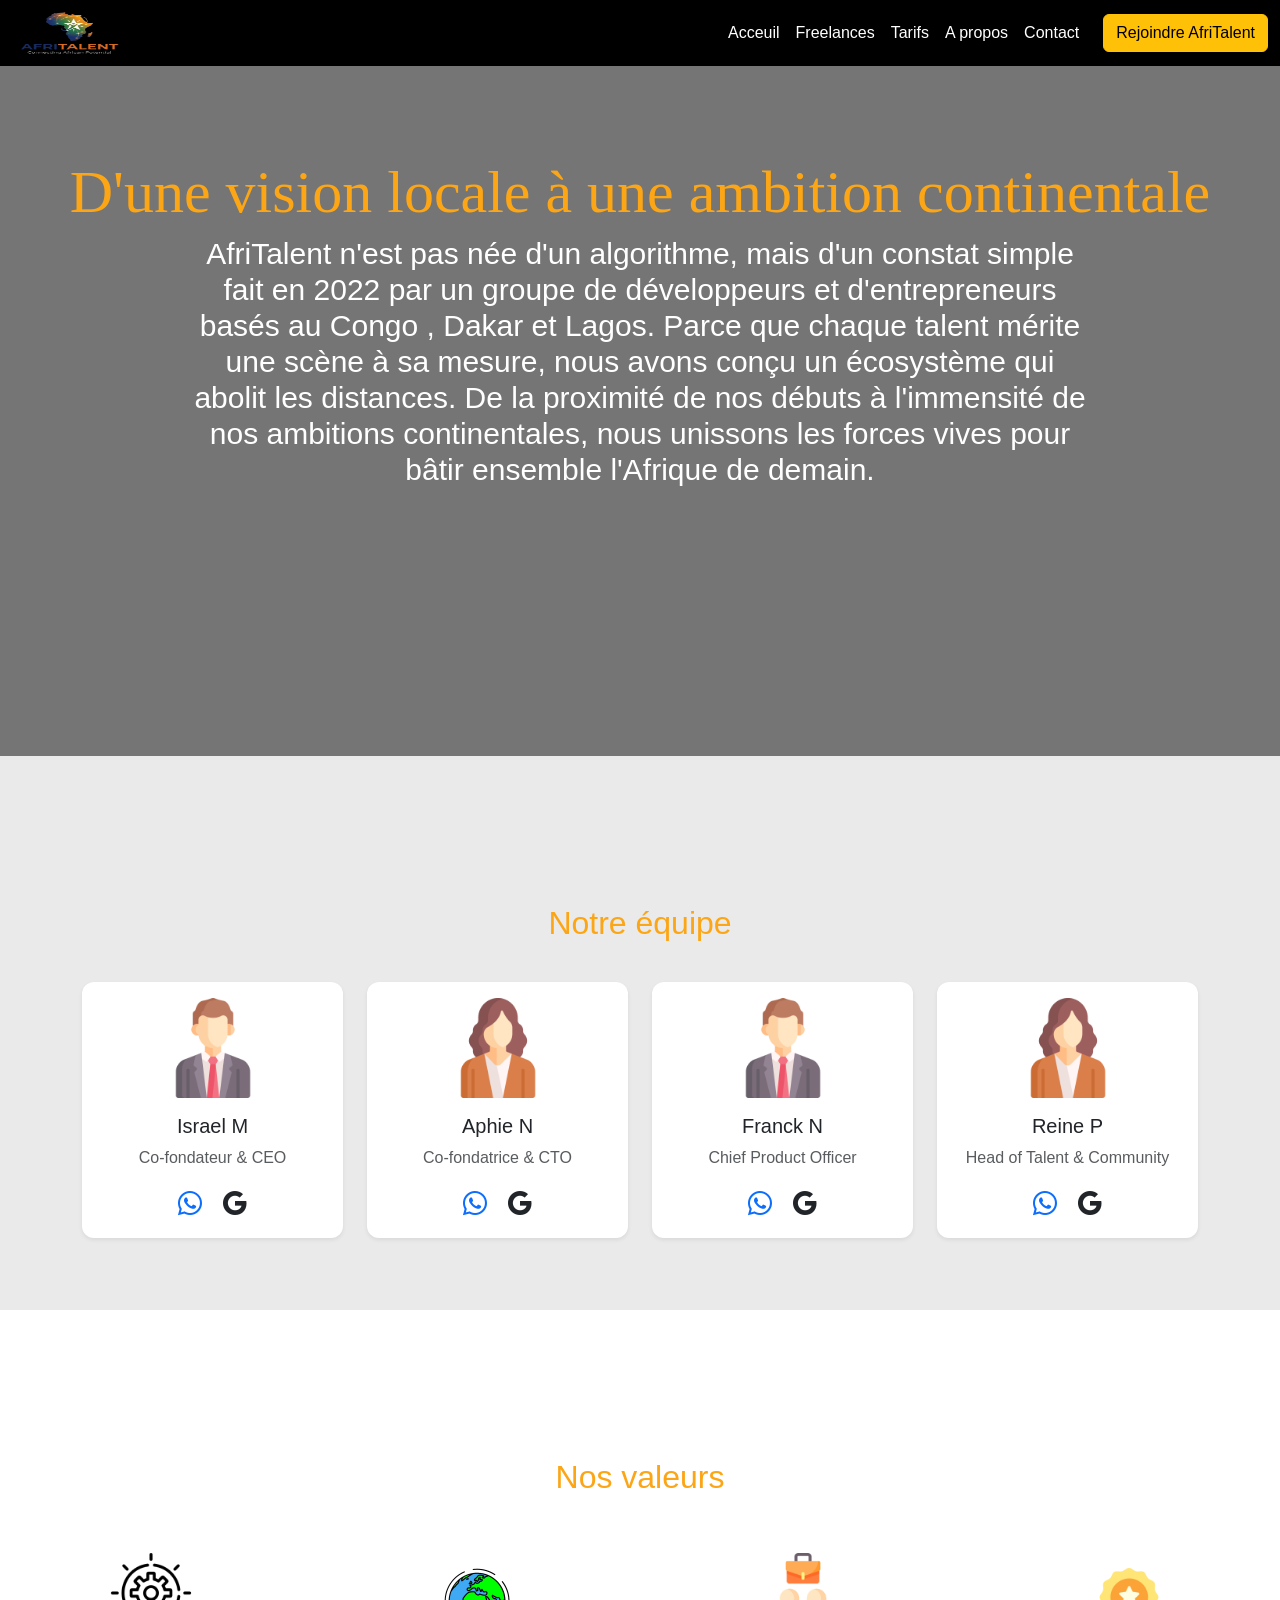
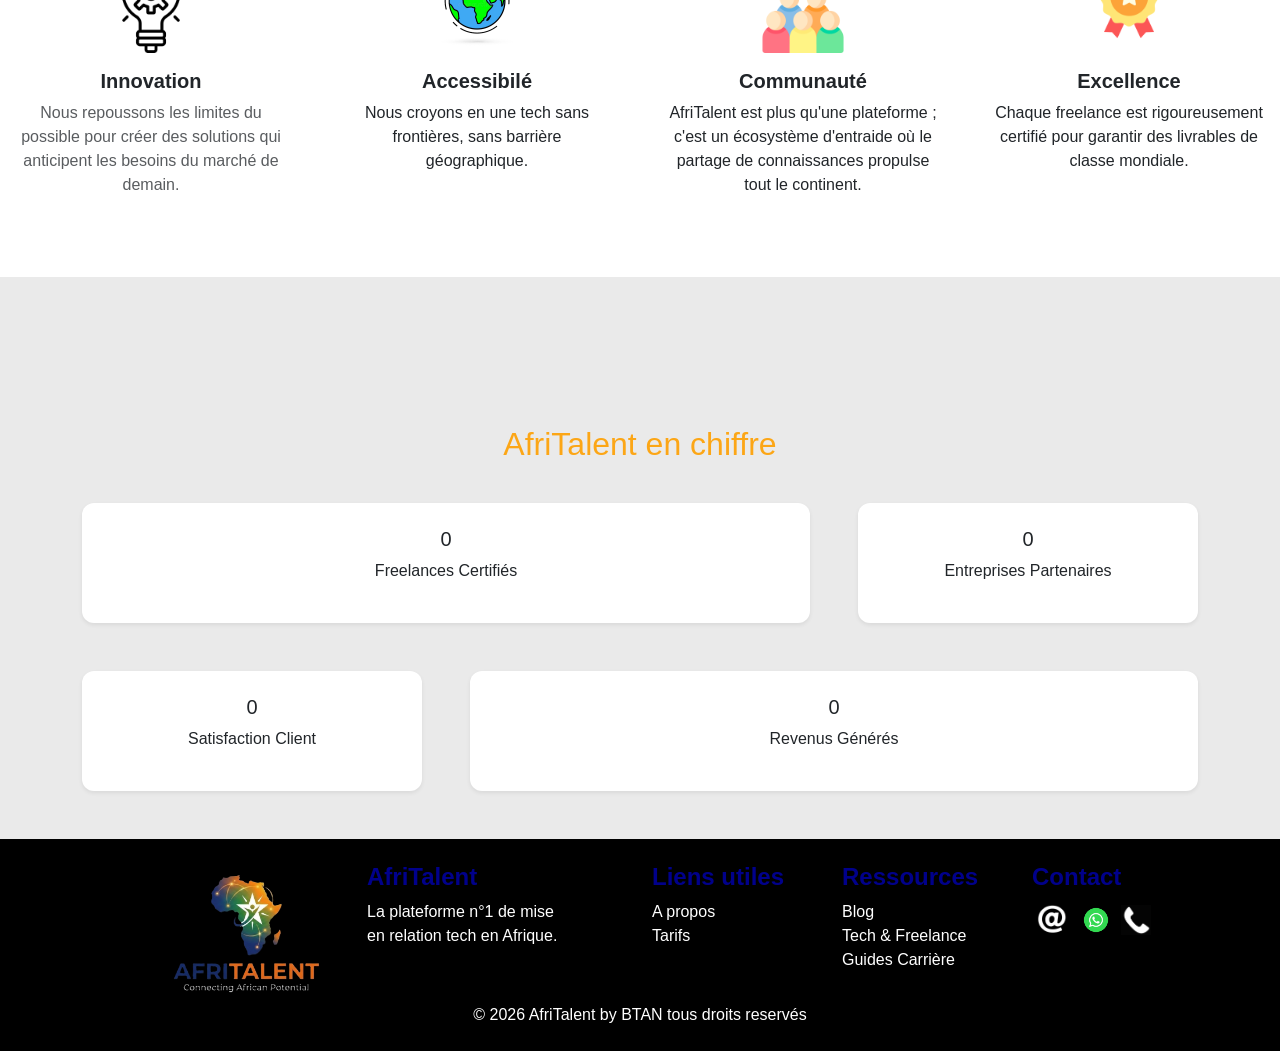
==== commit 130164b5: "CSS responsive design mobile et tablette, media queries" ====
--- a/about.html
+++ b/about.html
@@ -11,6 +11,9 @@
 <body>
      <header class="navbar navbar-expand-lg navbar-dark bg-black fixed-top">
           <img src="images/logos.png" width="150" height="50">
+          <button class="navbar-toggler" type="button" data-bs-toggle="collapse" data-bs-target="#navbarnav" aria-controls="navbarnav" aria-expanded="false" aria-label="Toggle navigation">
+            <span class="navbar-toggler-icon"></span>
+          </button>
             <nav class="container-fluid">
                 <div class="collapse navbar-collapse " id="navbarnav">
                     <ul type="none" class="navbar-nav ms-auto">
--- a/css/style.css
+++ b/css/style.css
@@ -4,7 +4,7 @@
 @import url('https://fonts.googleapis.com/css2?family=Poppins:wght@400;700&display=swap');
 /* Les six variables css dans root */
 :root{
-     --border-radius: 10px;
+     --border-radius: 12px;
      --transition: all 0.3s ease;
      --primary-color:rgb(255, 255, 255);
      --secondary-color:rgb(4, 4, 4);
@@ -93,7 +93,7 @@
     display: grid;
     grid-template-columns: repeat(3, 1fr); /* 3 colonnes égales */
     grid-auto-rows: minmax(200px, auto);    /* Hauteur minimale des cases */
-    gap: 20px;                             /* L'espacement (important !) */
+    gap: 20px;                             /* L'espacement  */
     padding: 20px;
 }
 .h2{
@@ -122,7 +122,7 @@
 /* Style de base des cartes */
 .expertise-card {
     background-color: #ffffff;
-    border-radius: 12px;
+    border-radius: var(--border-radius);
     padding: 20px;
     margin: 15px;
     text-align: center;
@@ -144,7 +144,7 @@
     border-color: rgb(18, 12, 133); 
 }
 
-/* Optionnel : Changer la couleur du titre au survol */
+/* Changer la couleur du titre au survol */
 .card:hover h5 {
     color: var(--accent-color);
 }
@@ -160,12 +160,12 @@
   /* Crée 3 colonnes de taille égale (1 fraction de l'espace disponible) */
   grid-template-columns: repeat(3, 1fr); 
    /* Espacement entre les colonnes et les lignes (optionnel) */
-  gap: 50px; 
+  gap: 40px; 
 }
 .item {
   background-color: #d49191;
 }
-/* ==========================FREELANCE.HTML======================== */
+/* ==============================FREELANCE.HTML==============================*/
 #section{
     background-image:linear-gradient(to bottom,rgb(0,0,0,0.5), rgb(0,0,0,0.5)), url(../Images/ar2.png);
     background-size: cover;      /* L'image remplit tout l'espace sans se déformer */
@@ -193,34 +193,19 @@
     margin-top: 100px;
     margin-bottom: 100px;
 }
-/* =====================================Tarifs.html=================================== */
-.pricing-grid {
-            display: grid;
-            grid-template-columns: repeat(auto-fit, minmax(300px, 1fr));
-            gap: 30px;
-            max-width: 1100px;
-            margin: 0 auto;
-            align-items: center;
-
-        }
+/* ==============================Tarifs.html============================== */
         .card {
             background: white;
             padding: 30px;
-            border-radius: 16px;
-            box-shadow: 0 4px 6px -1px rgba(0, 0, 0, 0.1);
+            border-radius: var(--border-radius);
             text-align: center;
             position: relative;
             transition: transform 0.3s ease;
             border: 2px solid transparent;
         }
-         .card h5 {
-            color: var(--primary);
-            font-size: 1.2rem;
-        }
-
         .price {
             font-size: 2.5rem;
-            color: var(--dark);
+            color: var(--secondary-color);
             margin: 15px 0;
         }
 
@@ -231,19 +216,13 @@
             display: block;
         }
 
-        .features {
-            padding: 0;
-            margin: 30px 0;
-            text-align: left;
-        }
-
         .features li {
             margin-bottom: 12px;
             display: flex;
             align-items: center;
             color: #0c0c0c;
         }
-        /* =============================about.html================================ */
+/* ==============================about.html============================== */
         #nav{
         background-image:linear-gradient(to bottom,rgb(0,0,0,0.5), rgb(0,0,0,0.5)), url(../Images/ar3.png);
         background-size: cover;      /* L'image remplit tout l'espace sans se déformer */
@@ -262,11 +241,11 @@
             font-family: 'Montserrat', sans-serif; 
             font-size: 30px;
         }
-/* ====================== CONTACT.HTML ====================== */
+/* ================================= CONTACT.HTML =========================== */
 
 #contact-form {
     background-color: var(--primary-color);
-    padding: 2rem;
+    padding: 12px;
     border-radius: var(--border-radius);
 }
 
@@ -308,6 +287,75 @@
 #success-message {
     border-radius: var(--border-radius);
 }
+/* ========================MEDIA QUERIES================= */
+/*1. MOBILE (Testé à 375px)*/
+@media (max-width: 767px) {
+    /* On réduit la section Héros pour qu'elle ne déborde pas */
+    .heros {
+        padding: 40px 15px;
+        flex-direction: column;
+        text-align: center;
+        gap: 40px;
+    }
+
+    /* On réduit les titres massifs de 60px à 32px pour mobile */
+    .nav h1, .catalogue, .nav-h {
+        font-size: 32px !important;
+        padding: 20px 10px;
+        text-align: center;
+    }
+
+    /* On réduit les sous-titres de 40px à 20px */
+    .nav h2, .solution, #nav h3 {
+        font-size: 20px !important;
+        text-align: center;
+    }
+
+    /* Empiler les boutons de la section Héros */
+    .container-boutons {
+        flex-direction: column;
+        gap: 20px;
+        align-items: center;
+    }
+
+    .b2 {
+        margin-top: 20px;
+        width: 100%;
+        max-width: 300px;
+    }
+
+    /* Transformer les grilles Bento et Expertise en 1 seule colonne */
+    .bento-grid, .grille-container {
+        grid-template-columns: 1fr !important;
+    }
+
+    .bento-grid article:nth-child(1),
+    .bento-grid article:nth-child(4) {
+        grid-column: span 1 !important;
+    }
+}
+
+/*2. TABLETTE (Testé à 768px)*/
+@media (min-width: 768px) and (max-width: 1199px) {
+    .nav h1, .catalogue, .nav-h {
+        font-size: 45px;
+    }
+
+    /* Grilles en 2 colonnes sur tablette */
+    .bento-grid, .grille-container {
+        grid-template-columns: repeat(2, 1fr) !important;
+    }
+}
+
+/*3. DESKTOP (Tessté à 1200px)*/
+@media (min-width: 1200px) {
+    .container {
+        max-width: 1140px;
+        margin: 0 auto;
+    }
+    
+    /* je garde mes styles originaux (60px) qui sont parfaits ici */
+}
         
 
         
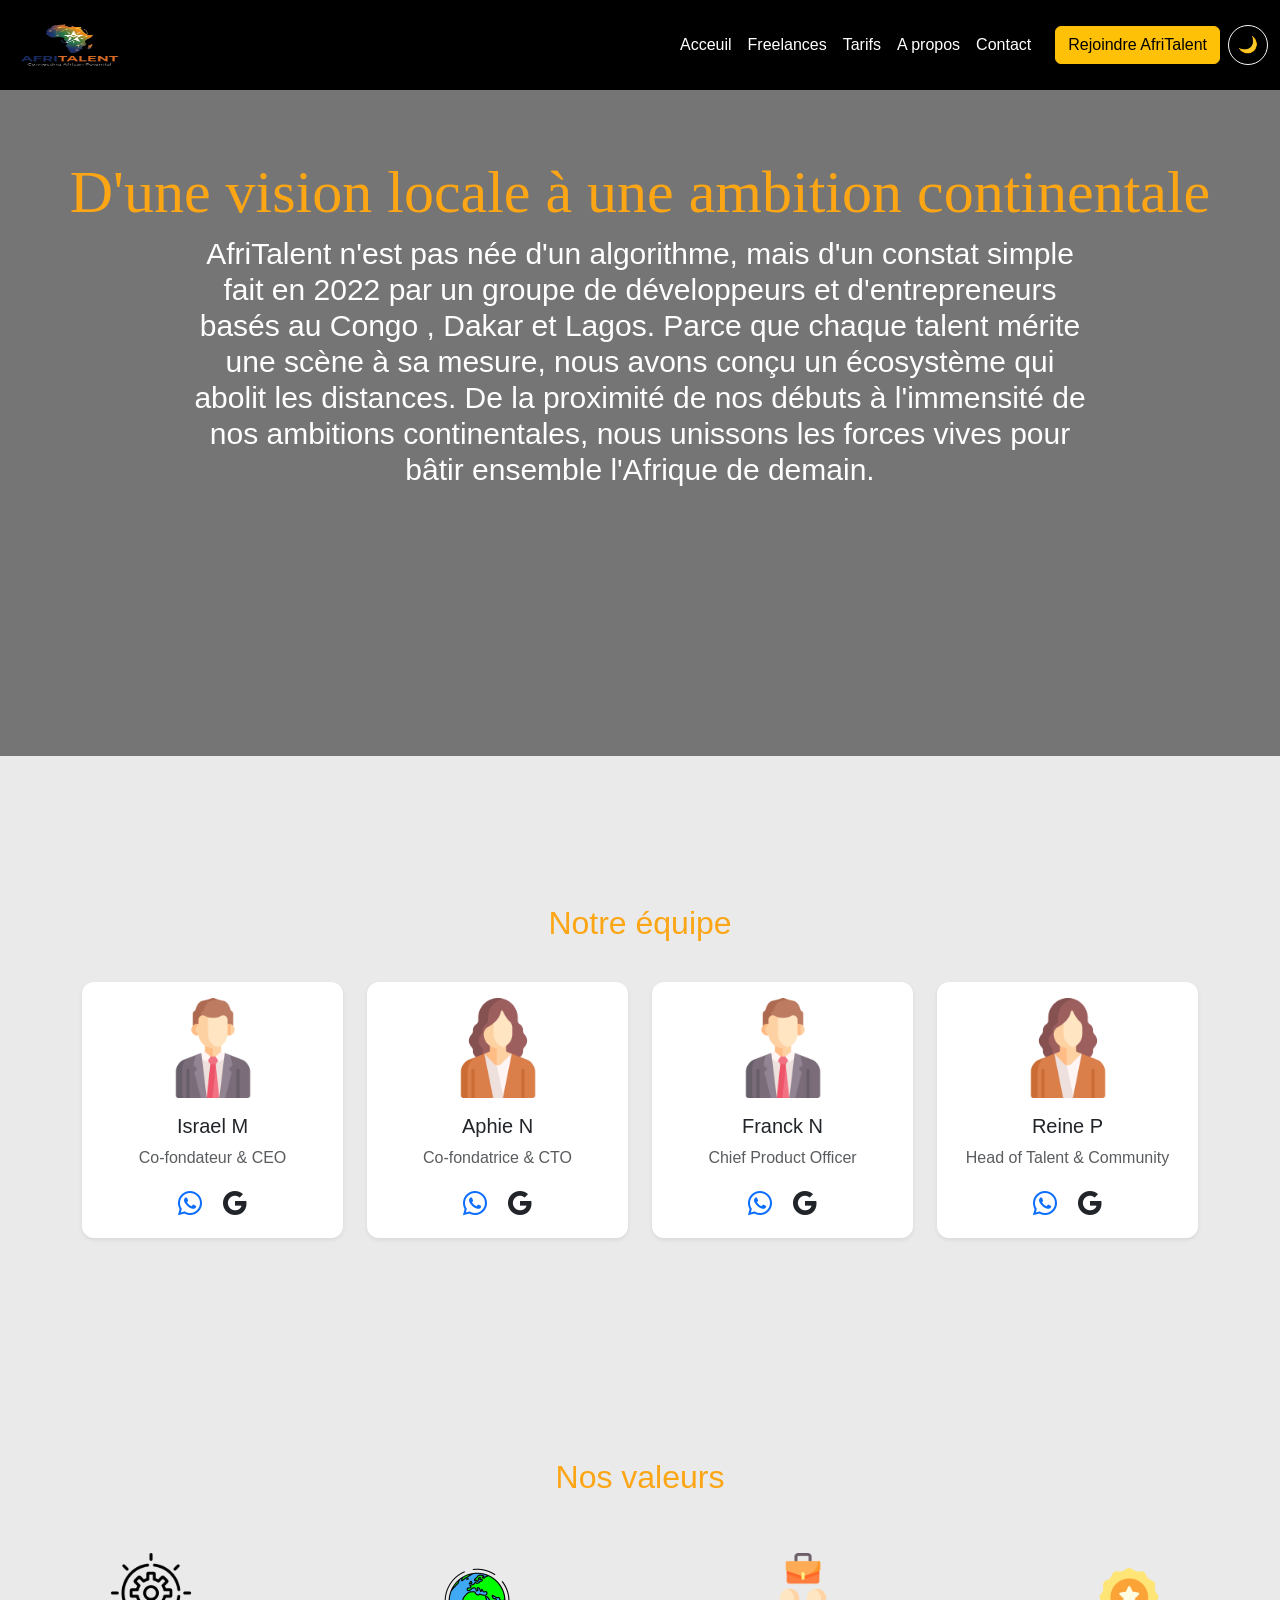
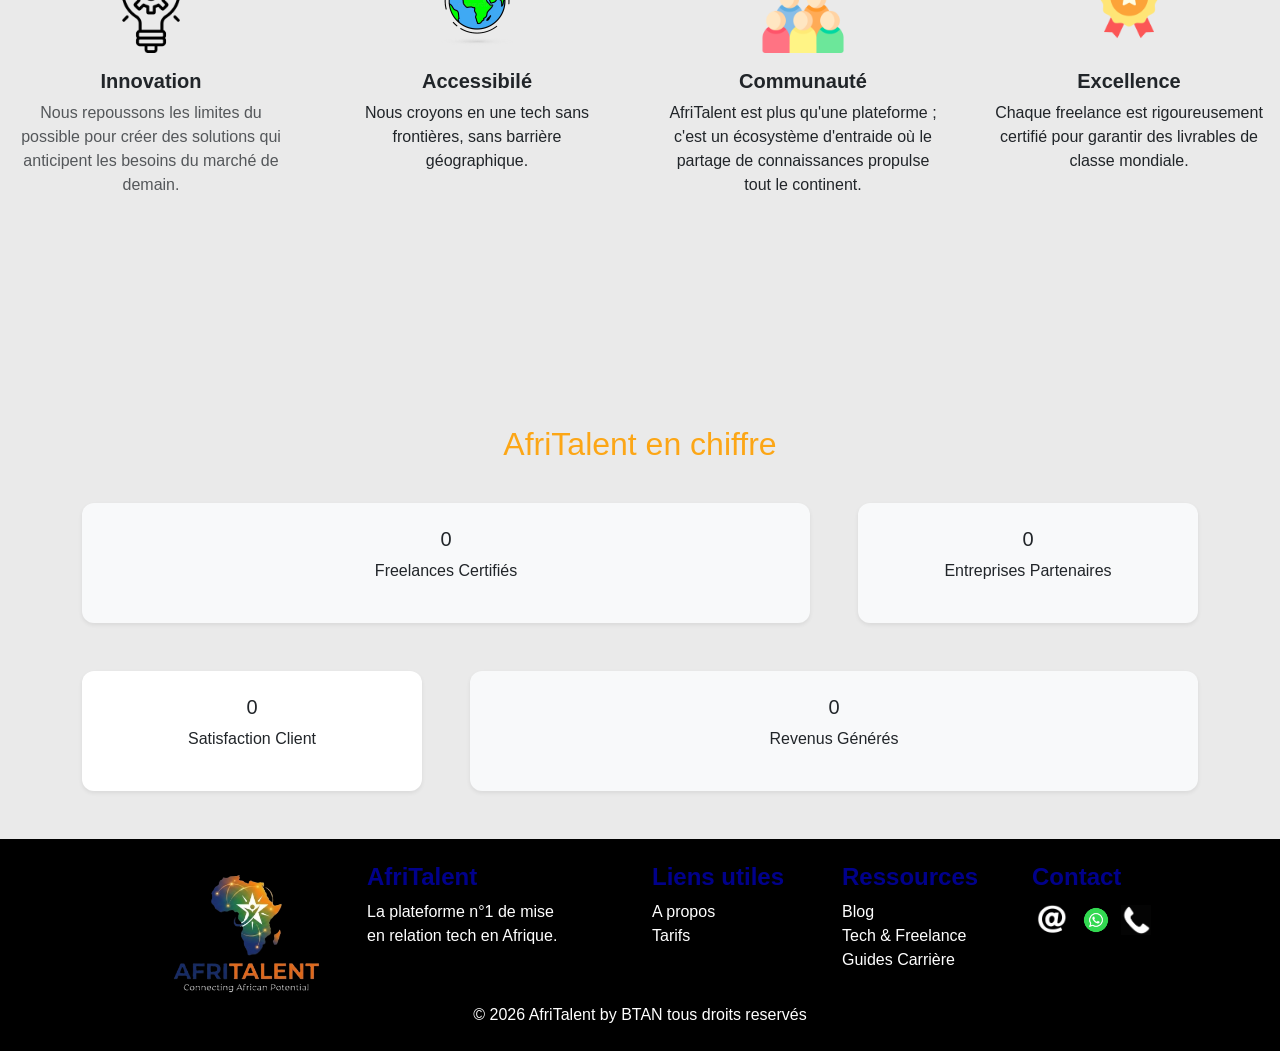
==== commit e5c3d7e0: "JS dark mode avec localStorage, navbar dynamique au scroll" ====
--- a/about.html
+++ b/about.html
@@ -7,6 +7,25 @@
     <link href="https://cdn.jsdelivr.net/npm/bootstrap@5.3.8/dist/css/bootstrap.min.css" rel="stylesheet" integrity="sha384-sRIl4kxILFvY47J16cr9ZwB07vP4J8+LH7qKQnuqkuIAvNWLzeN8tE5YBujZqJLB" crossorigin="anonymous">
      <link rel="stylesheet" href="https://cdn.jsdelivr.net/npm/bootstrap-icons@1.11.3/font/bootstrap-icons.min.css">
     <link rel="stylesheet" href="css/style.css">
+     <script>
+        // Utilisation d'une fonction anonyme immédiatement exécutée (IIFE) 
+       // pour s'exécuter instantanément et éviter de polluer l'espace global.
+        (function () {
+            const savedTheme = localStorage.getItem('theme');
+            // 2. On vérifie si le système d'exploitation ou le navigateur de l'utilisateur 
+           // est configuré par défaut sur un mode sombre (Dark Mode)
+            const systemPrefersDark = window.matchMedia('(prefers-color-scheme: dark)').matches;
+            // 3. Condition d'activation du Mode Sombre :
+           // Si l'utilisateur a explicitement choisi 'dark' au cours d'une visite précédente OR
+          // s'il n'a fait aucun choix mais que son système demande du mode sombre par défaut
+            if (savedTheme === 'dark' || (!savedTheme && systemPrefersDark)) {
+                document.documentElement.setAttribute('data-bs-theme', 'dark');
+                // Sinon, par défaut ou si le choix 'light' était sauvegardé, on applique le thème clair
+            } else {
+                document.documentElement.setAttribute('data-bs-theme', 'light');
+            }
+        })();
+    </script>
 </head>
 <body>
      <header class="navbar navbar-expand-lg navbar-dark bg-black fixed-top">
@@ -24,6 +43,9 @@
                         <li class="nav-item"><a class="nav-link active" aria-current="page" href="contact.html">Contact</a></li>
                         <div class="d-flex align-items-center ms-3 gap-2">
                             <a href="contact.html" class="btn btn-warning">Rejoindre AfriTalent</a>
+                            <button id="theme-toggle" class="btn btn-outline-light rounded-circle p-2 d-flex align-items-center justify-content-center" style="width: 40px; height: 40px;" aria-label="Changer de thème">
+                               <span id="theme-toggle-icon">🌙</span>
+                            </button>
                         </div>
                     </ul>
                     </ul>
@@ -141,14 +163,14 @@
                 <h2 class="h2">AfriTalent en chiffre</h2>
                 <div class="row g-5">
                     <div class="col-md-8">
-                        <div class="card h-100 border-0 shadow-sm bg-white  p-4">
+                        <div class="card h-100 border-0 shadow-sm bg-light  p-4">
                             <h5>0</h5>
                             <p>Freelances Certifiés</p>
                         </div>
                     </div>
 
                     <div class="col-md-4">
-                        <div class="card h-100 border-0 shadow-sm p-4 text-center bg-white ">
+                        <div class="card h-100 border-0 shadow-sm p-4 text-center bg-light ">
                            <h5>0</h5>
                            <p>Entreprises Partenaires</p>
                         </div>
@@ -162,7 +184,7 @@
                     </div>
 
                     <div class="col-md-8">
-                        <div class="card h-100 border-0 shadow-sm bg-white p-4">
+                        <div class="card h-100 border-0 shadow-sm bg-light p-4">
                            <h5>0</h5>
                            <p>Revenus Générés</p>
                         </div>
@@ -204,6 +226,9 @@
             <p class="text-center mb-0">&copy; 2026 AfriTalent by BTAN tous droits reservés</p>
         </footer>
          <script src="https://cdn.jsdelivr.net/npm/bootstrap@5.3.3/dist/js/bootstrap.bundle.min.js"></script>
-    
+         <script src="js/main.js"></script>
+         <button id="backToTop" class="btn btn-warning" title="Retour en haut">
+            <span style="font-size: 20px; font-weight: bold; line-height: 1;">&uarr;</span>
+        </button>
 </body>
 </html>
--- a/css/style.css
+++ b/css/style.css
@@ -22,7 +22,7 @@
 /* Pour le bouton "Rejoindre AfriTalent" */
 
 body{ /* toutes les pages */
-    background: #eaeaea;
+    background: var(--bs-body-bg);
     line-height: 1.5;
     font-family: 'Montserrat', sans-serif;
    
@@ -356,9 +356,146 @@
     
     /* je garde mes styles originaux (60px) qui sont parfaits ici */
 }
+   
+/* ====================STYLISATION DU SOMBRE GLOBAL ==================== */
+
+/* --- 1. CONFIGURATION EN MODE CLAIR (RETOUR STRICT À TON DESIGN) --- */
+html[data-bs-theme="light"] body {
+    background-color: #eaeaea !important;
+}
+
+html[data-bs-theme="light"] section, 
+html[data-bs-theme="light"] .py-5, 
+html[data-bs-theme="light"] .bg-white {
+    background-color: transparent !important; 
+}
+    
+html[data-bs-theme="light"] .form-control, 
+html[data-bs-theme="light"] input, 
+html[data-bs-theme="light"] textarea, 
+html[data-bs-theme="light"] select {
+    background-color: #ffffff !important;
+    color: #212529 !important;
+}
+
+/* NAVBAR DYNAMIQUE ET BOUTON RETOUR EN HAUT */
+
+/* Style initial de la navbar (tout en haut) */
+.navbar {
+    padding: 20px 0 !important;
+    background-color: #000000 !important; /* Ton fond noir de départ */
+    transition: padding 0.4s ease, background-color 0.4s ease, box-shadow 0.4s ease !important;
+}
+
+/* Effet appliqué à la navbar lors du scroll */
+.navbar.navbar-scrolled {
+    padding: 10px 0 !important; /* Effet shrink */
+    background-color: rgba(0, 0, 0, 0.95) !important; /* Fond noir légèrement translucide */
+    box-shadow: 0 4px 20px rgba(0, 0, 0, 0.25) !important; /* Ombre portée */
+}
+
+/* Style de base du bouton de retour en haut */
+#backToTop {
+    position: fixed;
+    bottom: 30px;
+    right: 30px;
+    z-index: 99;
+    width: 45px;
+    height: 45px;
+    border-radius: 50% !important;
+    display: flex;
+    align-items: center;
+    justify-content: center;
+    padding: 0 !important;
+    opacity: 0;
+    visibility: hidden;
+    transition: all 0.3s ease;
+    box-shadow: 0 4px 10px rgba(0, 0, 0, 0.2);
+}
+
+/* Affichage du bouton via le JavaScript */
+#backToTop.show {
+    opacity: 1 !important;
+    visibility: visible !important;
+}
+
+/* Effet au survol du bouton */
+#backToTop:hover {
+    transform: translateY(-5px);
+}
+
+/* Animation fluide de transition globale */
+body, section, .card, article, .item, input, textarea, label {
+    transition: background-color 0.3s ease, color 0.3s ease, border-color 0.3s ease, box-shadow 0.3s ease;
+}
+
+/* --- 2. CONFIGURATION EN MODE SOMBRE (UNIQUEMENT SUR ACTIVATION) --- */
+html[data-bs-theme="dark"] body {
+    background-color: #121212 !important;
+    color: #ffffff !important;
+}
+
+html[data-bs-theme="dark"] section,
+html[data-bs-theme="dark"] .bg-white,
+html[data-bs-theme="dark"] div[class*="bg-"] {
+    background-color: #121212 !important;
+}
+
+html[data-bs-theme="dark"] .card, 
+html[data-bs-theme="dark"] article, 
+html[data-bs-theme="dark"] .bento-grid article, 
+html[data-bs-theme="dark"] .item,
+html[data-bs-theme="dark"] .shadow-sm {
+    background-color: #1e1e1e !important;
+    border: 1px solid #2d2d2d !important;
+    box-shadow: 0 8px 16px rgba(0, 0, 0, 0.5) !important;
+}
+
+html[data-bs-theme="dark"] .navbar.navbar-scrolled {
+    background-color: #1a1a1a !important;
+    box-shadow: 0 4px 20px rgba(0, 0, 0, 0.6) !important;
+    border-bottom: 1px solid #2d2d2d !important;
+}
+
+html[data-bs-theme="dark"] #backToTop {
+    background-color: #fca616 !important;
+    border: 1px solid #121212 !important;
+}
+
+html[data-bs-theme="dark"] h1, 
+html[data-bs-theme="dark"] h2, 
+html[data-bs-theme="dark"] h3, 
+html[data-bs-theme="dark"] h4, 
+html[data-bs-theme="dark"] h5, 
+html[data-bs-theme="dark"] h6, 
+html[data-bs-theme="dark"] p, 
+html[data-bs-theme="dark"] span, 
+html[data-bs-theme="dark"] li, 
+html[data-bs-theme="dark"] a:not(.btn) {
+    color: #ffffff !important;
+}
+
+html[data-bs-theme="dark"] input, 
+html[data-bs-theme="dark"] textarea, 
+html[data-bs-theme="dark"] select, 
+html[data-bs-theme="dark"] .form-control {
+    background-color: #2b2b2b !important;
+    color: #ffffff !important;
+    border-color: #444444 !important;
+}
+
+html[data-bs-theme="dark"] .form-floating > label {
+    color: #aaaaaa !important;
+    background-color: transparent !important;
+}
+
+/* ==================== EFFET DE TRANSITION FLUIDE ==================== */
+body, h1, h2, h3, h4, p, .card, article, .item, input, textarea {
+    transition: background-color 0.3s ease, color 0.3s ease, border-color 0.3s ease;
+}
+
+
         
 
-        
-
-
-
+
+
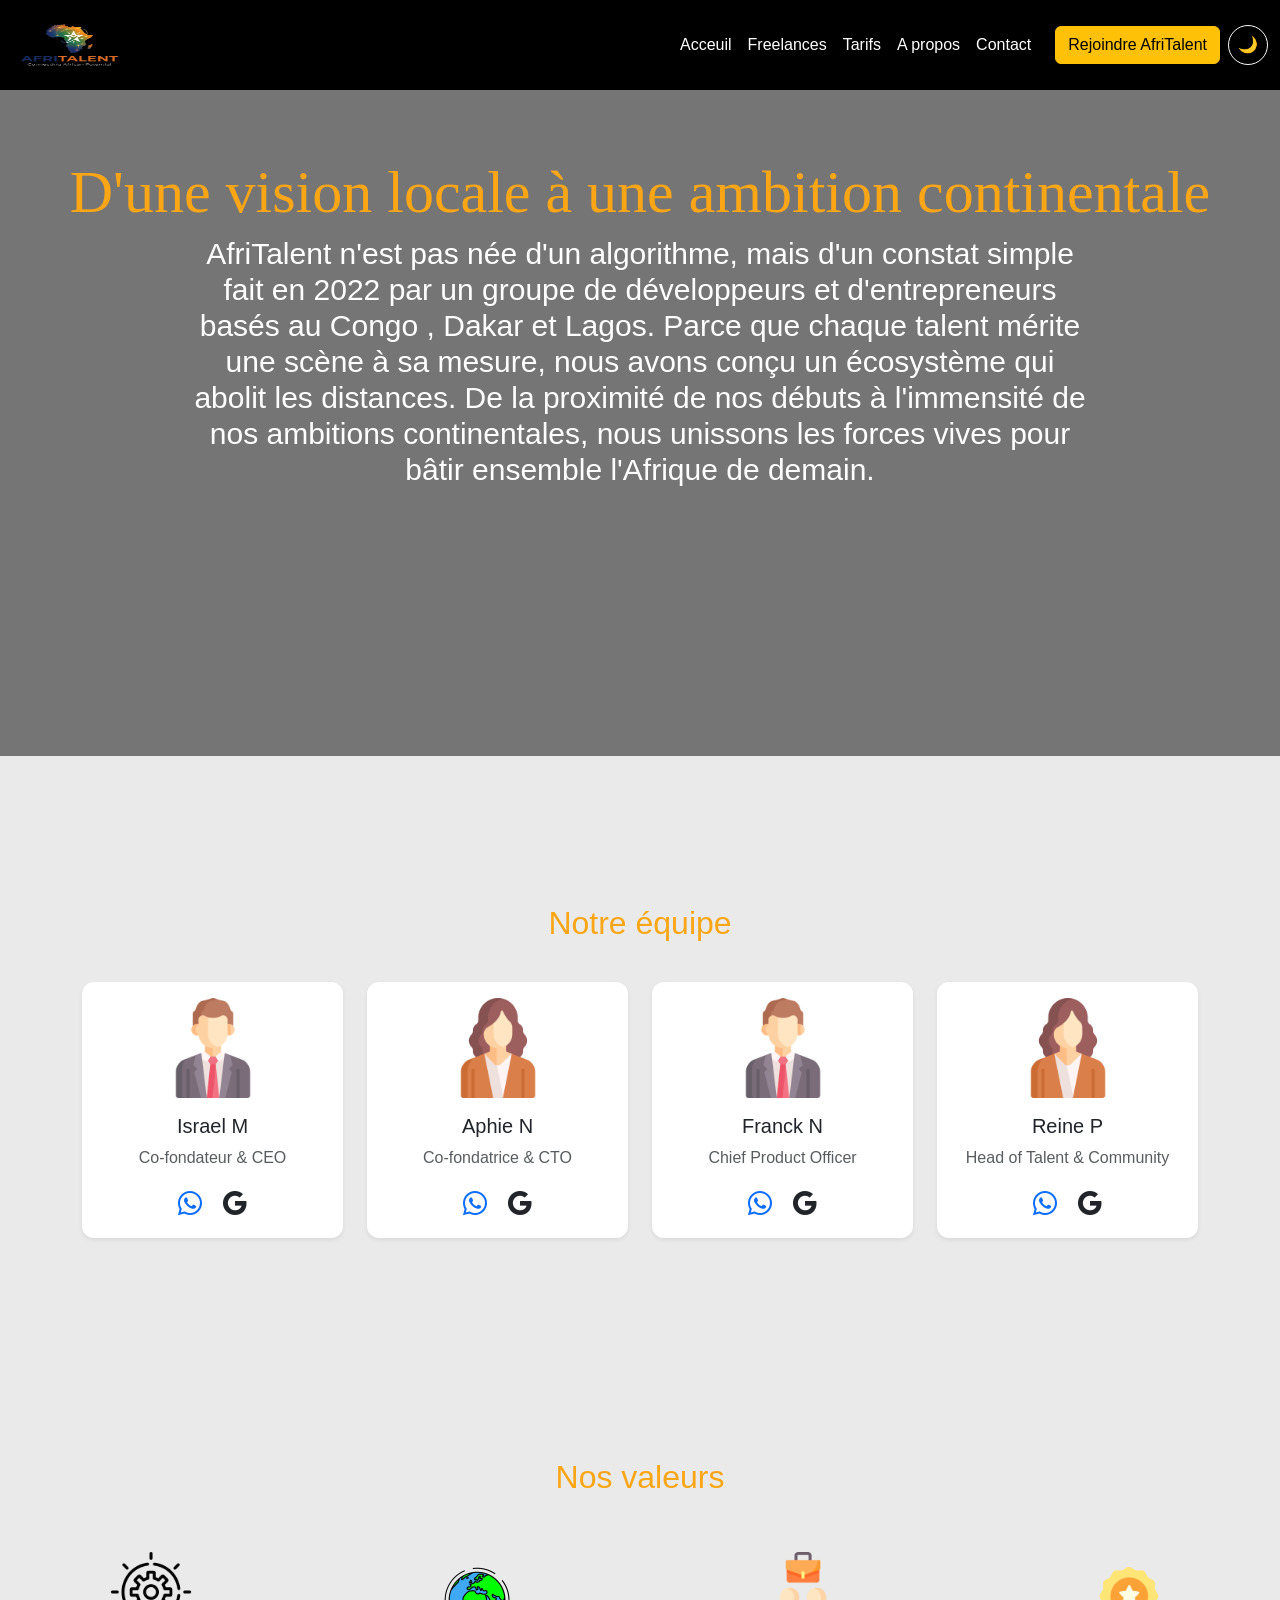
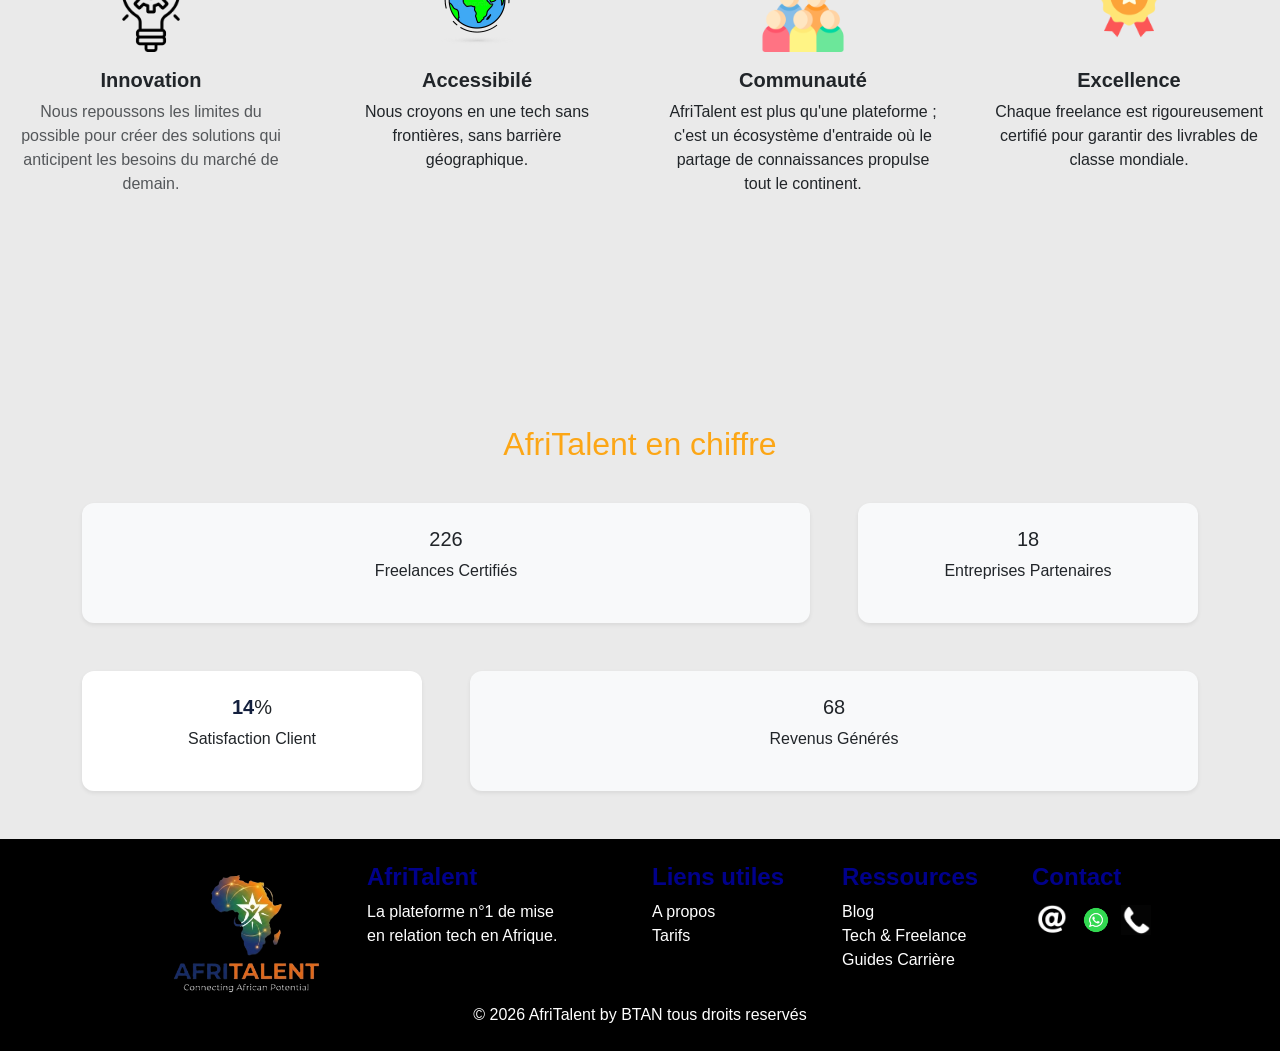
==== commit e365d595: "JS compteurs animés au scroll et animations fade-in des sections" ====
--- a/about.html
+++ b/about.html
@@ -64,7 +64,7 @@
      </nav>
 
      <!-- section Equipe -->
-        <section class="container py-5 text-center">
+        <section class="container py-5 text-center fade-in-section">
             <h2 class="h2">Notre équipe</h2>
             <div class="row justify-content-center">
 
@@ -119,7 +119,7 @@
         </section>
 
         <!-- section nos valeurs -->
-         <section class="bg-white py-5 text-center ">
+         <section class="bg-white py-5 text-center fade-in-section">
             <h2 class="h2">Nos valeurs</h2>
             <div class="row g-4">
 
@@ -164,28 +164,28 @@
                 <div class="row g-5">
                     <div class="col-md-8">
                         <div class="card h-100 border-0 shadow-sm bg-light  p-4">
-                            <h5>0</h5>
+                            <h5 class="counter" data-target="1500">0</h5>
                             <p>Freelances Certifiés</p>
                         </div>
                     </div>
 
                     <div class="col-md-4">
                         <div class="card h-100 border-0 shadow-sm p-4 text-center bg-light ">
-                           <h5>0</h5>
+                           <h5 class="counter" data-target="120">0</h5>
                            <p>Entreprises Partenaires</p>
                         </div>
                     </div>
 
                     <div class="col-md-4">
                         <div class="card h-100 border-0 shadow-sm p-4 text-center">
-                           <h5>0</h5>
+                           <h5><span class="counter" data-target="98">0</span>%</h5>
                            <p>Satisfaction Client</p>
                         </div>
                     </div>
 
                     <div class="col-md-8">
                         <div class="card h-100 border-0 shadow-sm bg-light p-4">
-                           <h5>0</h5>
+                           <h5 class="counter" data-target="450">0</h5>
                            <p>Revenus Générés</p>
                         </div>
                     </div>
--- a/css/style.css
+++ b/css/style.css
@@ -494,6 +494,43 @@
     transition: background-color 0.3s ease, color 0.3s ease, border-color 0.3s ease;
 }
 
+/* ====================SECTIONS QUI APPARAISSENT EN FONDU==================== */
+/* Configuration de l'etat masqué (état initial) */
+
+.fade-in-section {
+    /* Rend l'élément complètement transparent au départ */
+    opacity: 0;
+    
+    /* Déplace l'élément de 20 pixels vers le bas sur l'axe vertical (Y) */
+    transform: translateY(20px);
+    
+    /* Définit une transition fluide de 0.6 seconde avec un effet de ralentissement à la fin (ease-out) */
+    /* On applique cette transition simultanément sur l'opacité et sur la transformation */
+    transition: opacity 1.2s ease-out, transform 1.2s ease-out;
+    
+    /* Optimisation des performances : indique au navigateur de préparer la carte graphique */
+    /* pour animer ces propriétés sans saccades ni ralentissements */
+    will-change: opacity, transform;
+}
+/* Configuration de l'etat visible (état final) */
+
+.fade-in-section.is-visible {
+    /* Rend l'élément totalement opaque (visible) */
+    opacity: 1;
+    
+    /* Ramène l'élément à sa position d'origine (0 pixel de décalage) */
+    transform: translateY(0);
+}
+
+/* Si le JavaScript est désactivé, on annule l'effet pour que le contenu reste accessible */
+@media (prefers-reduced-motion: reduce) {
+    .fade-in-section {
+        opacity: 1 !important;
+        transform: none !important;
+    }
+}
+
+
 
         
 
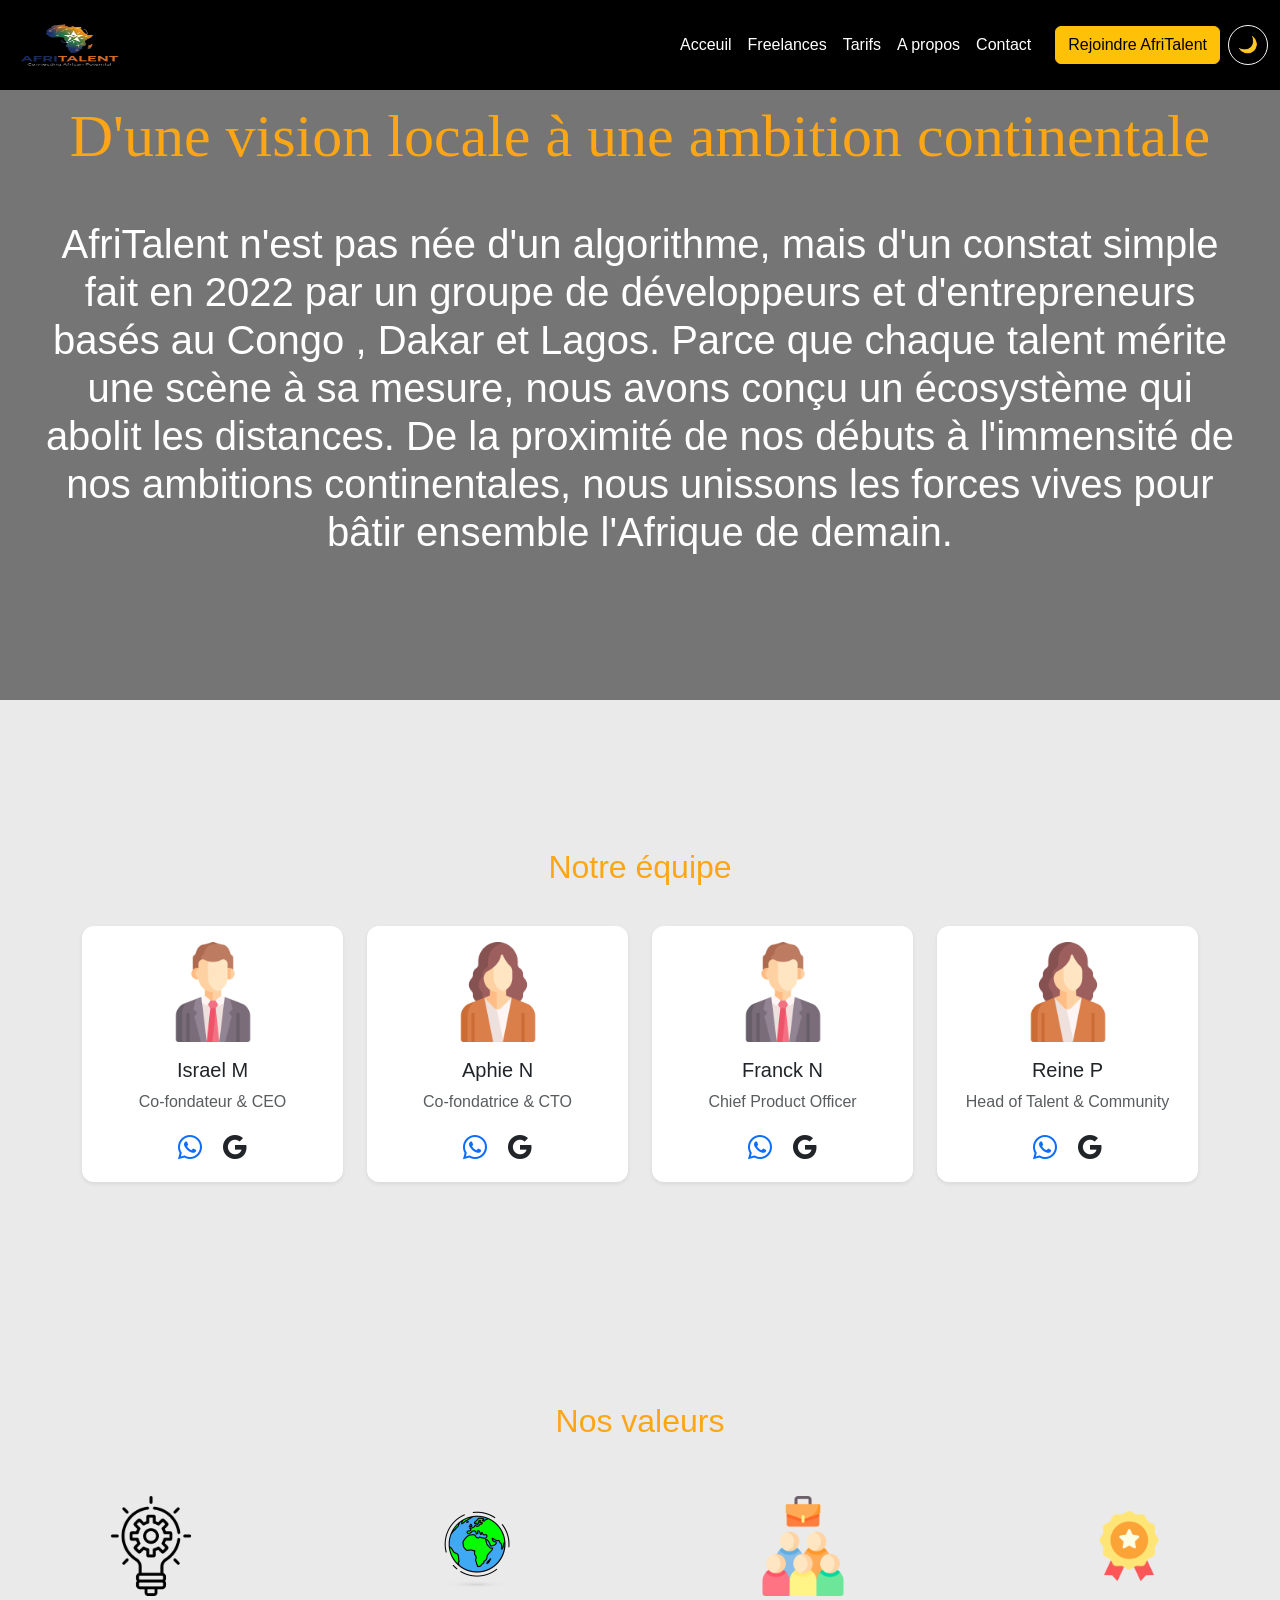
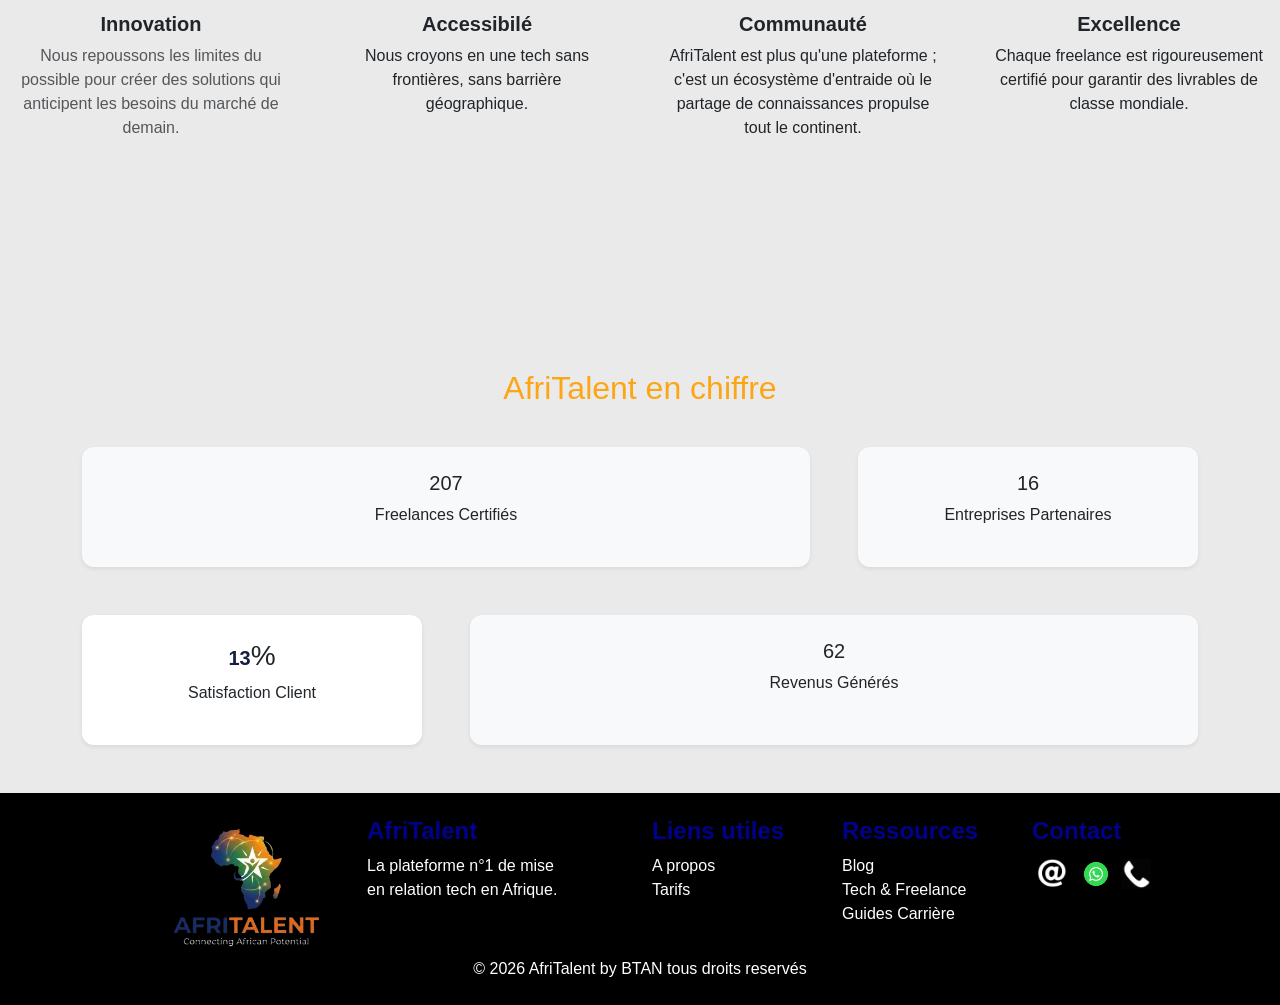
==== commit 814c893c: "Finalisation corrections responsive, optimisation du code et commentaires" ====
--- a/about.html
+++ b/about.html
@@ -1,77 +1,75 @@
 <!DOCTYPE html>
 <html lang="en">
-<head>
-    <meta charset="UTF-8">
-    <meta name="viewport" content="width=device-width, initial-scale=1.0">
-    <title>Document</title>
-    <link href="https://cdn.jsdelivr.net/npm/bootstrap@5.3.8/dist/css/bootstrap.min.css" rel="stylesheet" integrity="sha384-sRIl4kxILFvY47J16cr9ZwB07vP4J8+LH7qKQnuqkuIAvNWLzeN8tE5YBujZqJLB" crossorigin="anonymous">
-     <link rel="stylesheet" href="https://cdn.jsdelivr.net/npm/bootstrap-icons@1.11.3/font/bootstrap-icons.min.css">
-    <link rel="stylesheet" href="css/style.css">
-     <script>
-        // Utilisation d'une fonction anonyme immédiatement exécutée (IIFE) 
-       // pour s'exécuter instantanément et éviter de polluer l'espace global.
-        (function () {
-            const savedTheme = localStorage.getItem('theme');
-            // 2. On vérifie si le système d'exploitation ou le navigateur de l'utilisateur 
-           // est configuré par défaut sur un mode sombre (Dark Mode)
-            const systemPrefersDark = window.matchMedia('(prefers-color-scheme: dark)').matches;
-            // 3. Condition d'activation du Mode Sombre :
-           // Si l'utilisateur a explicitement choisi 'dark' au cours d'une visite précédente OR
-          // s'il n'a fait aucun choix mais que son système demande du mode sombre par défaut
-            if (savedTheme === 'dark' || (!savedTheme && systemPrefersDark)) {
+   <head>
+      <meta charset="UTF-8">
+      <meta name="viewport" content="width=device-width, initial-scale=1.0">
+      <title>Document</title>
+      <link href="https://cdn.jsdelivr.net/npm/bootstrap@5.3.8/dist/css/bootstrap.min.css" rel="stylesheet" integrity="sha384-sRIl4kxILFvY47J16cr9ZwB07vP4J8+LH7qKQnuqkuIAvNWLzeN8tE5YBujZqJLB" crossorigin="anonymous">
+      <link rel="stylesheet" href="https://cdn.jsdelivr.net/npm/bootstrap-icons@1.11.3/font/bootstrap-icons.min.css">
+      <link rel="stylesheet" href="css/style.css">
+       <script>
+         // Utilisation d'une fonction anonyme immédiatement exécutée (IIFE) 
+         // pour s'exécuter instantanément et éviter de polluer l'espace global.
+           (function () {
+              const savedTheme = localStorage.getItem('theme');
+             // 2. On vérifie si le système d'exploitation ou le navigateur de l'utilisateur 
+             // est configuré par défaut sur un mode sombre (Dark Mode)
+             const systemPrefersDark = window.matchMedia('(prefers-color-scheme: dark)').matches;
+              // 3. Condition d'activation du Mode Sombre :
+             // Si l'utilisateur a explicitement choisi 'dark' au cours d'une visite précédente OR
+             // s'il n'a fait aucun choix mais que son système demande du mode sombre par défaut
+             if (savedTheme === 'dark' || (!savedTheme && systemPrefersDark)) {
                 document.documentElement.setAttribute('data-bs-theme', 'dark');
                 // Sinon, par défaut ou si le choix 'light' était sauvegardé, on applique le thème clair
-            } else {
+             } else {
                 document.documentElement.setAttribute('data-bs-theme', 'light');
-            }
-        })();
-    </script>
-</head>
-<body>
-     <header class="navbar navbar-expand-lg navbar-dark bg-black fixed-top">
-          <img src="images/logos.png" width="150" height="50">
+              }
+            })();
+       </script>
+   </head>
+    <body>
+       <header class="navbar navbar-expand-lg navbar-dark bg-black fixed-top">
+          <img src="images/logos.png" width="150" height="50" alt="logo afritalent">
           <button class="navbar-toggler" type="button" data-bs-toggle="collapse" data-bs-target="#navbarnav" aria-controls="navbarnav" aria-expanded="false" aria-label="Toggle navigation">
             <span class="navbar-toggler-icon"></span>
           </button>
             <nav class="container-fluid">
                 <div class="collapse navbar-collapse " id="navbarnav">
-                    <ul type="none" class="navbar-nav ms-auto">
+                    <ul class="navbar-nav ms-auto list-unstyled">
                         <li class="nav-item"><a class="nav-link active" aria-current="page" href="index.html">Acceuil</a></li>
                         <li class="nav-item"><a class="nav-link active" aria-current="page" href="freelances.html">Freelances</a></li>
                         <li class="nav-item"><a class="nav-link active" aria-current="page" href="tarifs.html">Tarifs</a></li>
                         <li class="nav-item"><a class="nav-link active" aria-current="page" href="about.html">A propos</a></li>
                         <li class="nav-item"><a class="nav-link active" aria-current="page" href="contact.html">Contact</a></li>
-                        <div class="d-flex align-items-center ms-3 gap-2">
-                            <a href="contact.html" class="btn btn-warning">Rejoindre AfriTalent</a>
-                            <button id="theme-toggle" class="btn btn-outline-light rounded-circle p-2 d-flex align-items-center justify-content-center" style="width: 40px; height: 40px;" aria-label="Changer de thème">
-                               <span id="theme-toggle-icon">🌙</span>
-                            </button>
-                        </div>
                     </ul>
-                    </ul>
+                    <div class="d-flex align-items-center ms-3 gap-2">
+                        <a href="contact.html" class="btn btn-warning">Rejoindre AfriTalent</a>
+                        <button id="theme-toggle" class="btn btn-outline-light rounded-circle p-2 d-flex align-items-center justify-content-center" style="width: 40px; height: 40px;" aria-label="Changer de thème">
+                           <span id="theme-toggle-icon">🌙</span>
+                        </button>
+                    </div>
                 </div>
             </nav>
         </header>
-    <h1>A propos</h1>
-    <!-- section notre histoires -->
-     <nav id="nav">
-        <h1 class="nav-h" >D'une vision locale à une ambition continentale </h1>
-        <h3 class="nav-h  text-white mx-auto" style="max-width: 900px;">AfriTalent n'est pas née d'un algorithme, mais d'un constat simple fait en 2022 par un groupe de
-             développeurs et d'entrepreneurs basés au Congo , Dakar et Lagos. Parce que chaque talent mérite une 
-             scène à sa mesure, nous avons conçu un écosystème qui abolit les distances. De la proximité de nos débuts 
-             à l'immensité de nos ambitions continentales, nous unissons les forces vives pour bâtir ensemble l'Afrique de demain.
-         </h3>
-     </nav>
-
-     <!-- section Equipe -->
+       <!-- section notre histoires -->
+       <nav id="nav">
+           <h1 class="nav-h" >D'une vision locale à une ambition continentale </h1>
+           <h2 class="h3">AfriTalent n'est pas née d'un algorithme, mais d'un constat simple fait en 2022 par un groupe de
+                développeurs et d'entrepreneurs basés au Congo , Dakar et Lagos. Parce que chaque talent mérite une 
+                scène à sa mesure, nous avons conçu un écosystème qui abolit les distances. De la proximité de nos débuts 
+                à l'immensité de nos ambitions continentales, nous unissons les forces vives pour bâtir ensemble l'Afrique de demain.
+            </h2>
+        </nav>
+
+       <!-- section Equipe -->
         <section class="container py-5 text-center fade-in-section">
             <h2 class="h2">Notre équipe</h2>
             <div class="row justify-content-center">
 
                 <div class="col-lg-3 col-md-6 mb-4">
                     <article class="card h-100 border-0 shadow-sm p-3">
-                        <img src="images/h.png" class="mx-auto d-block img-fluid mb-3" width="100" height="100">
-                        <h5>Israel M</h5>
+                        <img src="images/h.png" class="mx-auto d-block img-fluid mb-3" width="100" height="100" alt="israel m">
+                        <h3 class="h5">Israel M</h3>
                         <p class="text-muted">Co-fondateur & CEO </p>
                         <div  class="social-links">
                            <a href="https://wa.me/221710080086" class="text-decoration-none mx-2"><i class="bi bi-whatsapp fs-4 text-primary" ></i></a>
@@ -82,8 +80,8 @@
 
                 <div class="col-lg-3 col-md-6 mb-4">
                     <article class="card h-100 border-0 shadow-sm p-3">
-                        <img src="images/f.png" class="mx-auto d-block img-fluid mb-3" width="100" height="100">
-                        <h5>Aphie N</h5>
+                        <img src="images/f.png" class="mx-auto d-block img-fluid mb-3" width="100" height="100" alt="aphie n">
+                        <h3 class="h5">Aphie N</h3>
                         <p class="text-muted">Co-fondatrice & CTO </p>
                         <div  class="social-links">
                            <a href="https://wa.me/221781727714" class="text-decoration-none mx-2"><i class="bi bi-whatsapp fs-4 text-primary" ></i></a>
@@ -94,8 +92,8 @@
 
                 <div class="col-lg-3 col-md-6 mb-4">   
                     <article class="card h-100 border-0 shadow-sm p-3">
-                        <img src="images/h.png" class="mx-auto d-block img-fluid mb-3" width="100" height="100">
-                        <h5>Franck N</h5>
+                        <img src="images/h.png" class="mx-auto d-block img-fluid mb-3" width="100" height="100" alt="franck n">
+                        <h3 class="h5">Franck N</h3>
                         <p class="text-muted">Chief Product Officer </p>
                         <div  class="social-links">
                            <a href="https://wa.me/242069455115" class="text-decoration-none mx-2"><i class="bi bi-whatsapp fs-4 text-primary" ></i></a>
@@ -106,8 +104,8 @@
 
                 <div class="col-lg-3 col-md-6 mb-4">
                     <article class="card h-100 border-0 shadow-sm p-3">
-                        <img src="images/f.png" class="mx-auto d-block img-fluid mb-3" width="100" height="100">
-                        <h5>Reine P</h5>
+                        <img src="images/f.png" class="mx-auto d-block img-fluid mb-3" width="100" height="100" alt="reine p">
+                        <h3 class="h5">Reine P</h3>
                         <p class="text-muted">Head of Talent & Community </p>
                         <div  class="social-links">
                            <a href="https://wa.me/221786753694" class="text-decoration-none mx-2"><i class="bi bi-whatsapp fs-4 text-primary" ></i></a>
@@ -119,82 +117,82 @@
         </section>
 
         <!-- section nos valeurs -->
-         <section class="bg-white py-5 text-center fade-in-section">
+        <section class="bg-white py-5 text-center fade-in-section">
             <h2 class="h2">Nos valeurs</h2>
             <div class="row g-4">
 
                 <div class="col-lg-3 col-md-6">
                     <article class="p-3">
-                        <img src="images/v1.png" class="mb-3 img-fluid" width="100" height="100">
-                        <h5 class="fw-bold">Innovation</h5>
+                        <img src="images/v1.png" class="mb-3 img-fluid" width="100" height="100" alt="innovation">
+                        <h3 class="fw-bold h5">Innovation</h3>
                         <p class="text-muted">Nous repoussons les limites du possible pour créer des solutions qui anticipent les besoins du marché de demain.</p>
                     </article>
                 </div>
 
                 <div class="col-lg-3 col-md-6">
                     <article class="p-3">
-                        <img src="images/v2.png" class="mb-3 img-fluid" width="100" height="100">
-                        <h5 class="fw-bold">Accessibilé</h5>
+                        <img src="images/v2.png" class="mb-3 img-fluid" width="100" height="100" alt="accessibilite">
+                        <h3 class="fw-bold h5">Accessibilé</h3>
                         <p>Nous croyons en une tech sans frontières, sans barrière géographique.</p>
                     </article>
                 </div>
 
                 <div class="col-lg-3 col-md-6">
                     <article class="p-3">
-                        <img src="images/v3.png" class="mb-3 img-fluid" width="100" height="100">
-                        <h5 class="fw-bold">Communauté</h5>
+                        <img src="images/v3.png" class="mb-3 img-fluid" width="100" height="100" alt="communaute">
+                        <h3 class="fw-bold h5">Communauté</h3>
                         <p>AfriTalent est plus qu'une plateforme ; c'est un écosystème d'entraide où le partage de connaissances propulse tout le continent.</p>
                     </article>
                 </div>
 
                 <div class="col-lg-3 col-md-6">
                     <article class="p-3">
-                        <img src="images/v4.png" class="mb-3 img-fluid" width="100" height="100">
-                        <h5 class="fw-bold">Excellence</h5>
+                        <img src="images/v4.png" class="mb-3 img-fluid" width="100" height="100" alt="excellence">
+                        <h3 class="fw-bold h5">Excellence</h3>
                         <p>Chaque freelance est rigoureusement certifié pour garantir des livrables de classe mondiale.</p>
                     </article>
                 </div>
             </div>
-         </section>
-
-         <!-- section chiffre clé -->
-          <section class="container py-5">
+        </section>
+
+        <!-- section chiffre clé -->
+        <section class="container py-5">
             <div>
                 <h2 class="h2">AfriTalent en chiffre</h2>
                 <div class="row g-5">
                     <div class="col-md-8">
                         <div class="card h-100 border-0 shadow-sm bg-light  p-4">
-                            <h5 class="counter" data-target="1500">0</h5>
+                            <h3 class="counter h5" data-target="1500">0</h3>
                             <p>Freelances Certifiés</p>
                         </div>
                     </div>
 
                     <div class="col-md-4">
                         <div class="card h-100 border-0 shadow-sm p-4 text-center bg-light ">
-                           <h5 class="counter" data-target="120">0</h5>
+                           <h3 class="counter h5" data-target="120">0</h3>
                            <p>Entreprises Partenaires</p>
                         </div>
                     </div>
 
                     <div class="col-md-4">
                         <div class="card h-100 border-0 shadow-sm p-4 text-center">
-                           <h5><span class="counter" data-target="98">0</span>%</h5>
+                           <h3><span class="counter h5" data-target="98">0</span>%</h3>
                            <p>Satisfaction Client</p>
                         </div>
                     </div>
 
                     <div class="col-md-8">
                         <div class="card h-100 border-0 shadow-sm bg-light p-4">
-                           <h5 class="counter" data-target="450">0</h5>
+                           <h3 class="counter h5" data-target="450">0</h3>
                            <p>Revenus Générés</p>
                         </div>
                     </div>
                 </div>
             </div>
-          </section>
-
-          <!-- pied de page -->
-         <footer  class="bg-black text-white py-4" >
+        </section>
+
+        <!-- pied de page -->
+        <footer  class="bg-black text-white py-4" >
             <div class="container">
                 <div class="row">
                     <div class="col-md-3 text-end">
@@ -217,18 +215,18 @@
                    </div>
                    <div class="col-md-2">
                     <h4 style="color: #00008B;" class="fw-bold">Contact</h4>
-                        <a href="mailto:aphienoakhbsemetati@gmail.com"><img src="images/mail.png" width="40" height="40"></a>
-                        <a href="https://wa.me/+221781727714?text=Bonjour"><img src="images/whatsapp_logo.png" width="40" height="40"></a>
-                        <a href="callto:+221781727714"><img src="images/tel.png" width="30" height="30"></a>
+                        <a href="mailto:aphienoakhbsemetati@gmail.com"><img src="images/mail.png" width="40" height="40" alt="mail"></a>
+                        <a href="https://wa.me/+221781727714?text=Bonjour"><img src="images/whatsapp_logo.png" width="40" height="40" alt="whatsapp"></a>
+                        <a href="callto:+221781727714"><img src="images/tel.png" width="30" height="30" alt="telephone"></a>
                    </div>
                 </div>
             </div>
             <p class="text-center mb-0">&copy; 2026 AfriTalent by BTAN tous droits reservés</p>
         </footer>
-         <script src="https://cdn.jsdelivr.net/npm/bootstrap@5.3.3/dist/js/bootstrap.bundle.min.js"></script>
-         <script src="js/main.js"></script>
-         <button id="backToTop" class="btn btn-warning" title="Retour en haut">
+        <script src="https://cdn.jsdelivr.net/npm/bootstrap@5.3.3/dist/js/bootstrap.bundle.min.js"></script>
+        <script src="js/main.js"></script>
+        <button id="backToTop" class="btn btn-warning" title="Retour en haut">
             <span style="font-size: 20px; font-weight: bold; line-height: 1;">&uarr;</span>
         </button>
-</body>
+    </body>
 </html>
--- a/css/style.css
+++ b/css/style.css
@@ -1,11 +1,13 @@
+/* Réinitialisation de base pour éviter les marges par défaut des navigateurs */
 *{
     margin: 0;
 }
+/* Importation de la police d'écriture 'Poppins et Monsterrat' depuis les serveurs Google Fonts */
 @import url('https://fonts.googleapis.com/css2?family=Poppins:wght@400;700&display=swap');
-/* Les six variables css dans root */
+/* Déclaration des six variables css dans root */
 :root{
      --border-radius: 12px;
-     --transition: all 0.3s ease;
+     --text-align: center;
      --primary-color:rgb(255, 255, 255);
      --secondary-color:rgb(4, 4, 4);
      --accent-color: #fca616;
@@ -15,14 +17,14 @@
 .nav-link:active {
     color: var(--accent-color) !important; 
 }
-/* Pour un effet de fondu fluide */
+/* Pour un effet de couleur au survol de la souris */
 .nav-link:hover {
     color: var(--accent-color)!important; 
 }
 /* Pour le bouton "Rejoindre AfriTalent" */
 
 body{ /* toutes les pages */
-    background: var(--bs-body-bg);
+    background: var(--bs-body-bg); /* Utilise le fond dynamique par défaut de Bootstrap */
     line-height: 1.5;
     font-family: 'Montserrat', sans-serif;
    
@@ -52,12 +54,12 @@
 }
 /* nav de la section heros */
 .nav{
-     margin-bottom: 80px;
+     margin-bottom: 80px; /* Repousse le contenu situé en dessous */
 }
 /* h1 se trouvant dans nav de la section heros */
 .nav h1{
     font-size: 60px;
-    text-align: center;
+    text-align: var(--text-align);
 }
 /* h2 se trouvant dans nav de la section heros */
 .nav h2{
@@ -68,19 +70,20 @@
 .b2{
   display: inline-block;
   border: 1px, solid ;
-  padding: 7.5px 15px;
-  margin-top: 100px;
+  padding: 7.5px 15px; 
+  margin-top: 100px; /* Décolle le bouton du texte supérieur */
   color: rgb(243, 243, 245);
   border-radius : var(--border-radius);
   background: transparent;
   font-weight: bold;
-  text-transform: uppercase;
+  text-transform: uppercase; /* Lettres capitales */
   box-shadow: 0 0 10px 5px rgb(244, 247, 248);  
   
 }
+/* Effet d'animation dynamique au survol des boutons de l'accueil */
 .b2:hover{
-     transform: rotate(10deg);
-    box-shadow: inherit;
+     transform: rotate(10deg); /* Légère rotation de 10 degrés */
+    box-shadow: inherit; /* Conserve l'ombre d'origine */
 }
 /* div se trouvant dans nav de la section heros */
 .container-boutons { /* Espace entre les deux boutons */
@@ -96,8 +99,9 @@
     gap: 20px;                             /* L'espacement  */
     padding: 20px;
 }
+/* Titre de la section Bento */
 .h2{
-    text-align: center;
+    text-align: var(--text-align);
     margin-top: 100px;
     color: var(--accent-color);
     margin-bottom: 40px;
@@ -125,27 +129,27 @@
     border-radius: var(--border-radius);
     padding: 20px;
     margin: 15px;
-    text-align: center;
+    text-align: var(--text-align);
     box-shadow: 0 4px 6px rgba(0, 0, 0, 0.1); /* Ombre légère par défaut */
     transition: all 0.3s ease-in-out; /* Animation fluide pour tout changement */
-    cursor: pointer;
+    cursor: pointer; /* Curseur en forme de main */
     border: 1px solid #eee;
 }
 
 /* --- categorie de services---// effet hover au survol */
 .card:hover {
-    /* 1. Transformation : Soulèvement de la carte */
+    /* Soulèvement de la carte de 25px */
     transform: translateY(-25px); 
     
-    /* 2. Ombre : Plus profonde pour l'effet de flottement */
+    /* Ombre Plus profonde pour l'effet de flottement */
     box-shadow: 0 15px 30px rgba(0, 0, 0, 0.15);
     
-    /* 3. Changement de couleur de bordure ou fond */
+    /* Changement de couleur de bordure */
     border-color: rgb(18, 12, 133); 
 }
 
 /* Changer la couleur du titre au survol */
-.card:hover h5 {
+.card:hover h3 {
     color: var(--accent-color);
 }
 
@@ -159,7 +163,7 @@
   
   /* Crée 3 colonnes de taille égale (1 fraction de l'espace disponible) */
   grid-template-columns: repeat(3, 1fr); 
-   /* Espacement entre les colonnes et les lignes (optionnel) */
+   /* Espacement entre les colonnes et les lignes  */
   gap: 40px; 
 }
 .item {
@@ -174,116 +178,125 @@
     width: 100%;
     padding-top: 100px;          /* Ajoute du padding pour que le texte ne colle pas à la navbar */
 }
-
+/* Titre principal du catalogue */
 .catalogue{ 
     color: #f8e9e9;
     font-size: 60px;
-    text-align: center;
+    text-align: var(--text-align);
     font-weight: 700;
     padding: 80px;
 }
+/* Sous-titre d'accompagnement */
 .solution{
     color:#fde9e9;
     font-size: 40px;
-    text-align: center;
-     font-weight: 400;
+    text-align: var(--text-align);
+    font-weight: 400;
 }
 
 #filtre{
     margin-top: 100px;
-    margin-bottom: 100px;
-}
+    margin-bottom: 100px; /* Donne de l'espace avant d'attaquer la liste des freelances */
+}
+
 /* ==============================Tarifs.html============================== */
-        .card {
+    /* Surcharge locale du style des cartes d'abonnement/prix */  
+     .card {
             background: white;
             padding: 30px;
             border-radius: var(--border-radius);
-            text-align: center;
+            text-align:var(--text-align);
             position: relative;
             transition: transform 0.3s ease;
-            border: 2px solid transparent;
-        }
+            border: 2px solid transparent; /* Prépare une bordure transparente pour éviter les sauts au hover */
+        }
+     /* Mise en valeur textuelle du prix (gros et gras) */
         .price {
             font-size: 2.5rem;
             color: var(--secondary-color);
             margin: 15px 0;
         }
-
+     /* Texte de description sous le prix */
         .description {
             color: #64748b;
             font-style: italic;
             margin-bottom: 25px;
-            display: block;
-        }
-
+            display: block; /* Permet d'appliquer correctement les marges */
+        }
+     /* Liste à puces des fonctionnalités incluses dans le prix */
         .features li {
             margin-bottom: 12px;
-            display: flex;
+            display: flex; /* Permet d'aligner une icône/un check horizontalement avec le texte */
             align-items: center;
             color: #0c0c0c;
         }
 /* ==============================about.html============================== */
-        #nav{
+    /* Bannière principale de la page À Propos */    
+    #nav{
         background-image:linear-gradient(to bottom,rgb(0,0,0,0.5), rgb(0,0,0,0.5)), url(../Images/ar3.png);
         background-size: cover;      /* L'image remplit tout l'espace sans se déformer */
         background-position: center; 
         min-height: 700px;           /* Ajuste la hauteur de l image */
         padding-top: 100px;          /* Ajoute du padding pour que le texte ne colle pas à la navbar */
         }
+        /* Titre stylisé avec une police classique (Serif) pour briser la monotonie */
         .nav-h{
-            text-align: center;
+            text-align: var(--text-align);
             color:var(--accent-color);
             font-family: 'Times New Roman', Times, serif;
             font-size:60px ;
         }
-        #nav h3{
+        /* Sous-titre de la section À Propos */
+        #nav h2{
+            text-align: var(--text-align);
             color: white;
             font-family: 'Montserrat', sans-serif; 
-            font-size: 30px;
+            font-size: 40px;
+            padding: 40px;
         }
 /* ================================= CONTACT.HTML =========================== */
-
+/* Bloc blanc enveloppant le formulaire */
 #contact-form {
     background-color: var(--primary-color);
     padding: 12px;
     border-radius: var(--border-radius);
 }
-
+/* Champs textuels et listes déroulantes du formulaire */
 #contact-form .form-control,
 #contact-form .form-select {
     border-radius:var(--border-radius);
     padding: 12px;
     border: 1px solid #ddd; 
 }
-
+/* Effet d'illumination (focus) quand l'utilisateur clique dans un champ */
 #contact-form .form-control:focus,
 #contact-form .form-select:focus {
     border-color: var(--primary-color);
     box-shadow: 0 0 0 0.2rem var(--accent-color);
 }
-
+/* Bloque le redimensionnement manuel de la zone de message par l'utilisateur */
 #contact-form textarea {
     resize: none;
 }
-
+/* Libellés des champs (ex: "Nom", "Email") */
 #contact-form .form-label {
     font-weight: 500;
 }
-
+/* Messages de restriction sous les champs */
 #contact-form .error-message {
     font-size: 0.85rem;
 }
-
+/* Bouton d'envoi du formulaire */
 #submit-btn {
     border-radius:var(--border-radius);
     padding: 12px;
     font-weight: 600;
 }
-
+/* Effet de micro-soulèvement du bouton d'envoi au survol */
 #submit-btn:hover {
     transform: translateY(-2px);
 }
-
+/* Conteneur affichant le message de confirmation après validation */
 #success-message {
     border-radius: var(--border-radius);
 }
@@ -328,7 +341,7 @@
     .bento-grid, .grille-container {
         grid-template-columns: 1fr !important;
     }
-
+/* Annulation des étalements de colonnes Bento pour le mobile */
     .bento-grid article:nth-child(1),
     .bento-grid article:nth-child(4) {
         grid-column: span 1 !important;
@@ -337,6 +350,7 @@
 
 /*2. TABLETTE (Testé à 768px)*/
 @media (min-width: 768px) and (max-width: 1199px) {
+    /* Taille intermédiaire pour les grands titres */
     .nav h1, .catalogue, .nav-h {
         font-size: 45px;
     }
@@ -349,27 +363,26 @@
 
 /*3. DESKTOP (Tessté à 1200px)*/
 @media (min-width: 1200px) {
+    /* Largeur fixe maximale pour centrer proprement le site sur grand écran */
     .container {
         max-width: 1140px;
         margin: 0 auto;
     }
-    
-    /* je garde mes styles originaux (60px) qui sont parfaits ici */
 }
    
 /* ====================STYLISATION DU SOMBRE GLOBAL ==================== */
 
-/* --- 1. CONFIGURATION EN MODE CLAIR (RETOUR STRICT À TON DESIGN) --- */
+/* --- 1. CONFIGURATION EN MODE CLAIR (RETOUR STRICT À MON DESIGN) --- */
 html[data-bs-theme="light"] body {
-    background-color: #eaeaea !important;
-}
-
+    background-color: #eaeaea !important; /* Gris clair texturé pour le fond du site */
+}
+/* Force la transparence de certains arrière-plans pour laisser respirer le design */
 html[data-bs-theme="light"] section, 
 html[data-bs-theme="light"] .py-5, 
 html[data-bs-theme="light"] .bg-white {
     background-color: transparent !important; 
 }
-    
+ /* Assure un fond blanc pur et un texte sombre pour les entrées du formulaire */   
 html[data-bs-theme="light"] .form-control, 
 html[data-bs-theme="light"] input, 
 html[data-bs-theme="light"] textarea, 
@@ -383,15 +396,15 @@
 /* Style initial de la navbar (tout en haut) */
 .navbar {
     padding: 20px 0 !important;
-    background-color: #000000 !important; /* Ton fond noir de départ */
+    background-color: #000000 !important; /* Mon fond noir de départ */
     transition: padding 0.4s ease, background-color 0.4s ease, box-shadow 0.4s ease !important;
 }
 
 /* Effet appliqué à la navbar lors du scroll */
 .navbar.navbar-scrolled {
     padding: 10px 0 !important; /* Effet shrink */
-    background-color: rgba(0, 0, 0, 0.95) !important; /* Fond noir légèrement translucide */
-    box-shadow: 0 4px 20px rgba(0, 0, 0, 0.25) !important; /* Ombre portée */
+    background-color: rgba(112, 110, 110, 0.95) !important; /* Fond noir légèrement translucide */
+    box-shadow: 0 4px 20px rgba(0, 0, 0, 0.25) !important; /* Ajout d'une ombre de détachement */
 }
 
 /* Style de base du bouton de retour en haut */
@@ -399,15 +412,15 @@
     position: fixed;
     bottom: 30px;
     right: 30px;
-    z-index: 99;
+    z-index: 99;  /* Reste toujours au-dessus du reste du contenu */
     width: 45px;
     height: 45px;
-    border-radius: 50% !important;
+    border-radius: 50% !important; /* Cercle parfait */
     display: flex;
     align-items: center;
     justify-content: center;
     padding: 0 !important;
-    opacity: 0;
+    opacity: 0;   /* Masqué par défaut (invisible) */
     visibility: hidden;
     transition: all 0.3s ease;
     box-shadow: 0 4px 10px rgba(0, 0, 0, 0.2);
@@ -431,37 +444,37 @@
 
 /* --- 2. CONFIGURATION EN MODE SOMBRE (UNIQUEMENT SUR ACTIVATION) --- */
 html[data-bs-theme="dark"] body {
-    background-color: #121212 !important;
-    color: #ffffff !important;
-}
-
+    background-color: #121212 !important;  /* Arrière-plan noir mat d'application */
+    color: #ffffff !important;  /* Écriture blanche globale */
+}
+/* Assombrit les sections globales en mode sombre */
 html[data-bs-theme="dark"] section,
 html[data-bs-theme="dark"] .bg-white,
 html[data-bs-theme="dark"] div[class*="bg-"] {
     background-color: #121212 !important;
 }
-
+/* Les cartes et blocs passent sur un gris anthracite (#1e1e1e) pour se détacher du fond noir */
 html[data-bs-theme="dark"] .card, 
 html[data-bs-theme="dark"] article, 
 html[data-bs-theme="dark"] .bento-grid article, 
 html[data-bs-theme="dark"] .item,
 html[data-bs-theme="dark"] .shadow-sm {
     background-color: #1e1e1e !important;
-    border: 1px solid #2d2d2d !important;
-    box-shadow: 0 8px 16px rgba(0, 0, 0, 0.5) !important;
-}
-
+    border: 1px solid #2d2d2d !important; /* Bordure subtile pour délimiter les blocs */
+    box-shadow: 0 8px 16px rgba(0, 0, 0, 0.5) !important; /* Ombre plus lourde et sombre */
+}
+/* Teinte de la navbar scrollée en mode nuit */
 html[data-bs-theme="dark"] .navbar.navbar-scrolled {
     background-color: #1a1a1a !important;
     box-shadow: 0 4px 20px rgba(0, 0, 0, 0.6) !important;
     border-bottom: 1px solid #2d2d2d !important;
 }
-
+/* Bouton retour en haut garde sa couleur d'accentuation vive la nuit */
 html[data-bs-theme="dark"] #backToTop {
     background-color: #fca616 !important;
     border: 1px solid #121212 !important;
 }
-
+/* Force la conversion en blanc de l'intégralité des textes et liens en mode sombre */
 html[data-bs-theme="dark"] h1, 
 html[data-bs-theme="dark"] h2, 
 html[data-bs-theme="dark"] h3, 
@@ -474,7 +487,8 @@
 html[data-bs-theme="dark"] a:not(.btn) {
     color: #ffffff !important;
 }
-
+/* Force les champs de saisie, zones de texte, listes déroulantes et classes Bootstrap '.form-control' 
+   à adopter des couleurs sombres lorsque l'attribut data-bs-theme="dark" est actif sur la balise <html> */
 html[data-bs-theme="dark"] input, 
 html[data-bs-theme="dark"] textarea, 
 html[data-bs-theme="dark"] select, 
@@ -483,13 +497,15 @@
     color: #ffffff !important;
     border-color: #444444 !important;
 }
-
+/* Ajuste la couleur et le fond des labels flottants Bootstrap en mode sombre */
 html[data-bs-theme="dark"] .form-floating > label {
-    color: #aaaaaa !important;
-    background-color: transparent !important;
+    color: #aaaaaa !important; /* Texte du label en gris clair */
+    background-color: transparent !important; /* Évite les blocs de fond opaques derrière le texte */
 }
 
 /* ==================== EFFET DE TRANSITION FLUIDE ==================== */
+/* Application d'une transition douce sur les propriétés de couleur et de fond 
+   pour les principaux éléments textuels, conteneurs et formulaires */
 body, h1, h2, h3, h4, p, .card, article, .item, input, textarea {
     transition: background-color 0.3s ease, color 0.3s ease, border-color 0.3s ease;
 }
@@ -515,7 +531,7 @@
 /* Configuration de l'etat visible (état final) */
 
 .fade-in-section.is-visible {
-    /* Rend l'élément totalement opaque (visible) */
+    /* Rend l'élément totalement visible */
     opacity: 1;
     
     /* Ramène l'élément à sa position d'origine (0 pixel de décalage) */
@@ -525,9 +541,16 @@
 /* Si le JavaScript est désactivé, on annule l'effet pour que le contenu reste accessible */
 @media (prefers-reduced-motion: reduce) {
     .fade-in-section {
-        opacity: 1 !important;
-        transform: none !important;
-    }
+        opacity: 1 !important; 
+        transform: none !important; 
+    }
+}
+
+/* FILTRAGE PAR CATEGORIE SUR FREELANCE */
+/* Permet aux éléments de la grille freelance de se masquer, s'afficher 
+   ou se déplacer de manière fluide lors de l'utilisation de filtres */
+.freelance-item {
+    transition: opacity 0.3s ease, transform 0.3s ease;
 }
 
 
